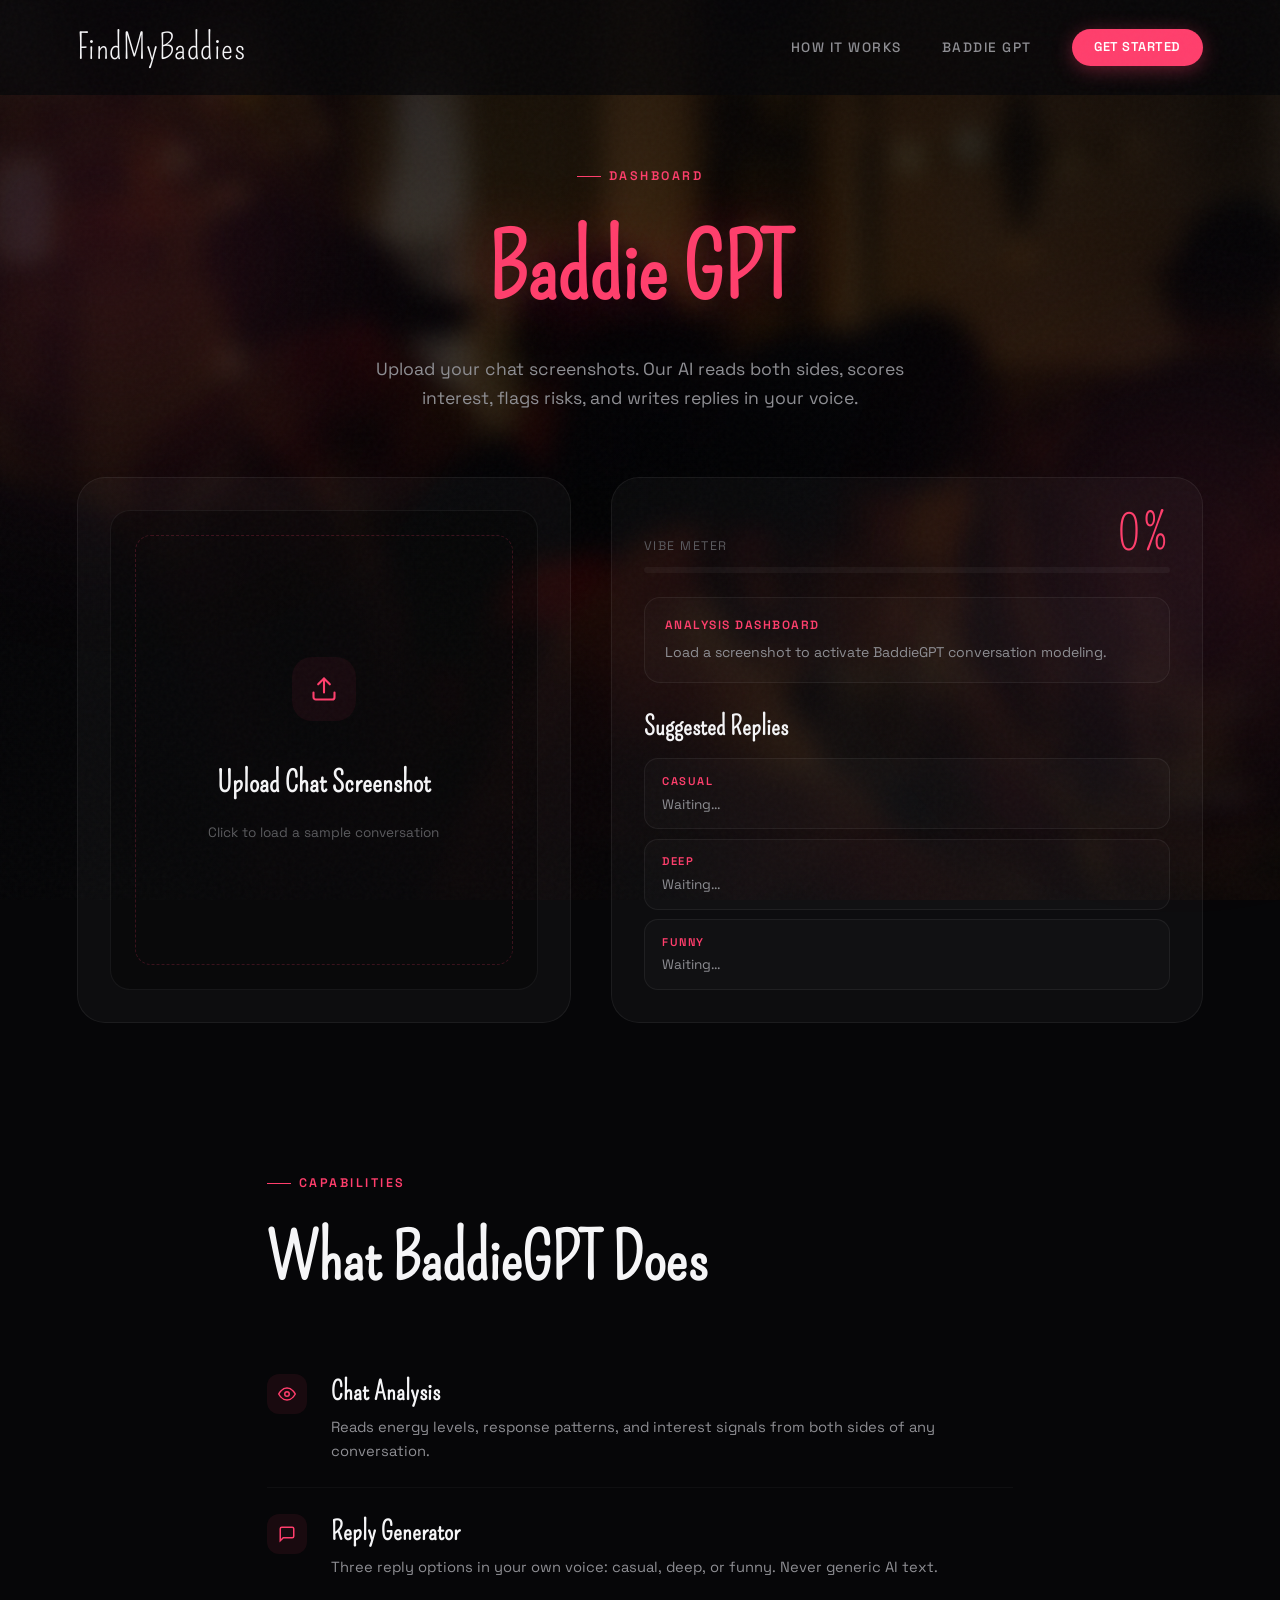
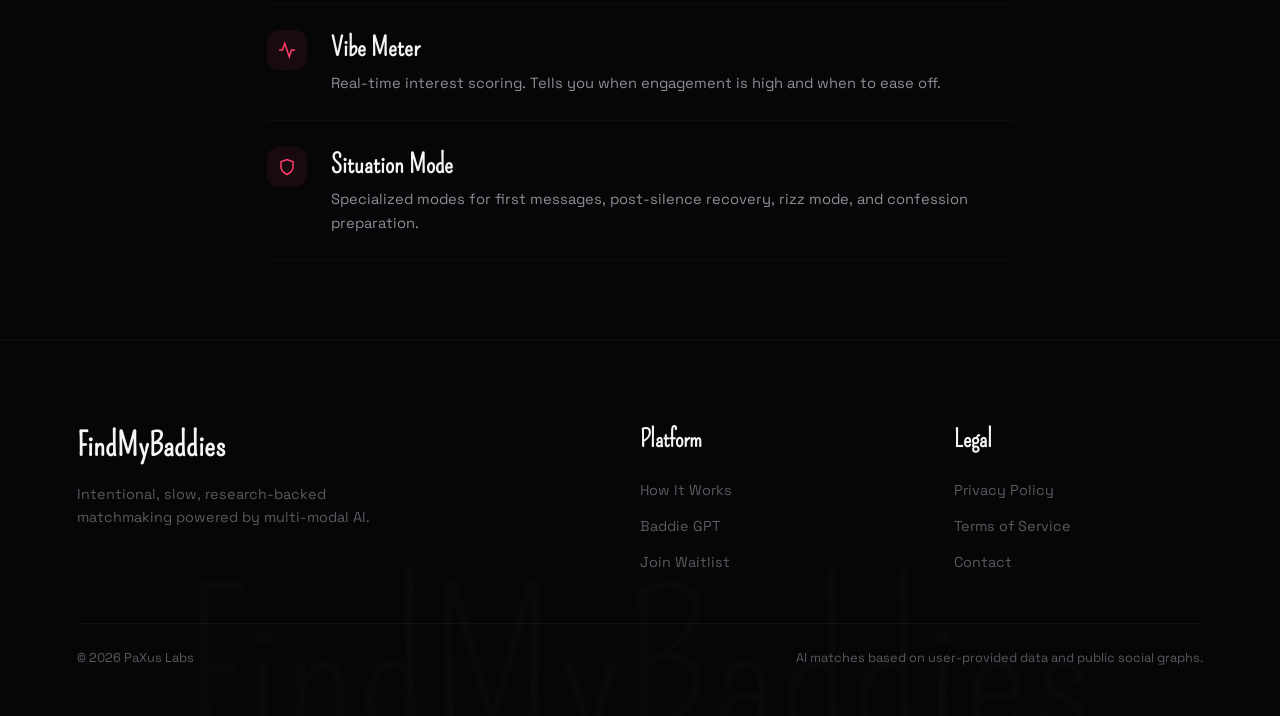
==== baddie-gpt.html @ f8075a14 "Initial commit" ====
<!DOCTYPE html>
<html lang="en">
<head>
<meta charset="UTF-8">
<meta name="viewport" content="width=device-width, initial-scale=1.0">
<title>BaddieGPT — FindMyBaddies</title>
<meta name="description" content="Upload chat screenshots. Get real-time interest scoring, behavioral analysis, and reply suggestions in your own voice.">
<link rel="preconnect" href="https://fonts.googleapis.com">
<link rel="preconnect" href="https://fonts.gstatic.com" crossorigin>
<link href="https://fonts.googleapis.com/css2?family=Pompiere&family=Space+Grotesk:wght@300;400;500;600&display=swap" rel="stylesheet">
<link rel="stylesheet" href="styles.css">
<style>
  .gpt-page {
    padding: 10rem 6% 4rem;
    max-width: 1280px;
    margin: 0 auto;
    position: relative;
    z-index: 10;
  }
  .gpt-page-header {
    text-align: center;
    margin-bottom: 4rem;
  }
  .gpt-page-header h1 {
    font-family: var(--font-pompiere);
    font-size: clamp(3.5rem, 8vw, 5.5rem);
    color: var(--pink);
    text-shadow: 0 0 60px var(--pink-glow);
    margin-bottom: 1rem;
  }
  .gpt-page-header p {
    font-size: 1.1rem;
    color: var(--text-gray);
    max-width: 550px;
    margin: 0 auto;
    line-height: 1.65;
  }
  .dashboard-grid {
    display: grid;
    grid-template-columns: 1fr 1.2fr;
    gap: 2.5rem;
    align-items: stretch;
  }
  .phone-container {
    background: var(--card-dark);
    border: 1px solid var(--card-border);
    border-radius: 28px;
    padding: 2rem;
    display: flex;
    flex-direction: column;
  }
  .phone-screen {
    background: rgba(0, 0, 0, 0.3);
    border: 1px solid var(--card-border);
    border-radius: 20px;
    flex: 1;
    display: flex;
    flex-direction: column;
    overflow-y: auto;
    padding: 1.5rem;
    gap: 0.8rem;
    min-height: 420px;
  }
  .screenshot-uploader {
    border: 1px dashed rgba(255, 62, 108, 0.2);
    border-radius: 16px;
    padding: 3rem 2rem;
    text-align: center;
    cursor: pointer;
    transition: all 0.3s ease;
    display: flex;
    flex-direction: column;
    align-items: center;
    justify-content: center;
    height: 100%;
    gap: 1rem;
  }
  .screenshot-uploader:hover {
    border-color: var(--pink);
    background: rgba(255, 62, 108, 0.02);
  }
  .screenshot-uploader h3 {
    font-family: var(--font-pompiere);
    font-size: 1.8rem;
  }
  .screenshot-uploader p {
    font-size: 0.85rem;
    color: var(--text-dim);
  }
  .dashboard-metrics {
    background: var(--card-dark);
    border: 1px solid var(--card-border);
    border-radius: 28px;
    padding: 2rem;
    display: flex;
    flex-direction: column;
    gap: 1.5rem;
  }
  /* Feature List */
  .feature-list {
    padding: 5rem 6%;
    max-width: 900px;
    margin: 0 auto;
    position: relative;
    z-index: 10;
  }
  .feature-list-item {
    display: flex;
    gap: 1.5rem;
    align-items: flex-start;
    padding: 1.5rem 0;
    border-bottom: 1px solid rgba(255, 255, 255, 0.04);
  }
  .feature-list-icon {
    width: 40px; height: 40px;
    border-radius: 12px;
    background: rgba(255, 62, 108, 0.08);
    display: flex;
    align-items: center;
    justify-content: center;
    flex-shrink: 0;
    margin-top: 2px;
  }
  .feature-list-icon svg {
    width: 18px; height: 18px;
    stroke: var(--pink);
    fill: none;
    stroke-width: 2;
    stroke-linecap: round;
  }
  .feature-list-item h3 {
    font-family: var(--font-pompiere);
    font-size: 1.6rem;
    margin-bottom: 0.25rem;
  }
  .feature-list-item p {
    font-size: 0.92rem;
    color: var(--text-gray);
    line-height: 1.6;
  }
  @media (max-width: 992px) {
    .dashboard-grid { grid-template-columns: 1fr; }
    .gpt-page { padding: 8rem 5% 3rem; }
    .feature-list { padding: 3rem 5%; }
  }
</style>
</head>
<body>

<div class="grain-overlay"></div>
<div class="glow-blob glow-1"></div>
<div class="glow-blob glow-2"></div>

<div style="position:fixed;top:0;left:0;width:100vw;height:100vh;z-index:-2;overflow:hidden;">
  <img src="IMG/008f7e023dbb33762e417e23c584ffbf4b-bony-date-bars-donna.rsocial.w1200.webp" style="width:110%;height:110%;object-fit:cover;filter:blur(12px) brightness(0.35) saturate(1.2);transform:scale(1.05);" alt="">
  <div style="position:absolute;inset:0;background:radial-gradient(circle at center, rgba(6, 6, 8, 0.1) 0%, rgba(6, 6, 8, 0.75) 85%);"></div>
</div>

<nav id="main-nav" class="scrolled">
  <a href="index.html" class="nav-logo">FindMyBaddies</a>
  <div class="nav-links">
    <a href="how-it-works.html">How It Works</a>
    <a href="baddie-gpt.html">Baddie GPT</a>
    <a href="waitlist.html" class="nav-cta">Get Started</a>
  </div>
  <div class="nav-hamburger" onclick="toggleMobileMenu()">
    <span></span><span></span><span></span>
  </div>
</nav>

<div class="mobile-menu-overlay" id="mobile-menu">
  <a href="index.html" onclick="toggleMobileMenu()">Home</a>
  <a href="how-it-works.html" onclick="toggleMobileMenu()">How It Works</a>
  <a href="baddie-gpt.html" onclick="toggleMobileMenu()">Baddie GPT</a>
  <a href="waitlist.html" onclick="toggleMobileMenu()">Get Started</a>
</div>

<section class="gpt-page">
  <div class="gpt-page-header">
    <div class="section-label reveal" style="justify-content:center;">Dashboard</div>
    <h1 class="reveal">Baddie GPT</h1>
    <p class="reveal reveal-delay-1">Upload your chat screenshots. Our AI reads both sides, scores interest, flags risks, and writes replies in your voice.</p>
  </div>

  <div class="dashboard-grid">
    <div class="phone-container reveal reveal-delay-2">
      <div class="phone-screen" id="phone-screen">
        <div class="screenshot-uploader" onclick="runSandboxAnalysis()">
          <div class="uploader-icon">
            <svg viewBox="0 0 24 24"><path d="M21 15v4a2 2 0 0 1-2 2H5a2 2 0 0 1-2-2v-4"/><polyline points="17 8 12 3 7 8"/><line x1="12" y1="3" x2="12" y2="15"/></svg>
          </div>
          <h3>Upload Chat Screenshot</h3>
          <p>Click to load a sample conversation</p>
        </div>
      </div>
    </div>

    <div class="dashboard-metrics reveal reveal-delay-3">
      <div class="vibe-meter-box">
        <div class="vibe-header">
          <span>Vibe Meter</span>
          <span class="vibe-score" id="vibe-score" style="font-size:3rem;">0%</span>
        </div>
        <div class="vibe-bar">
          <div class="vibe-bar-fill" id="vibe-bar-fill"></div>
        </div>
      </div>

      <div class="insight-card">
        <div class="insight-flag">Analysis Dashboard</div>
        <p id="insight-text" style="color:var(--text-gray);">Load a screenshot to activate BaddieGPT conversation modeling.</p>
      </div>

      <div class="reply-suggestions">
        <h4>Suggested Replies</h4>
        <div class="reply-list">
          <div class="reply-item">
            <span class="label">Casual</span>
            <p id="reply-casual" style="color:var(--text-gray);">Waiting...</p>
          </div>
          <div class="reply-item">
            <span class="label">Deep</span>
            <p id="reply-deep" style="color:var(--text-gray);">Waiting...</p>
          </div>
          <div class="reply-item">
            <span class="label">Funny</span>
            <p id="reply-funny" style="color:var(--text-gray);">Waiting...</p>
          </div>
        </div>
      </div>
    </div>
  </div>
</section>


<section class="feature-list">
  <div class="section-label reveal">Capabilities</div>
  <h2 class="reveal" style="font-family:var(--font-pompiere);font-size:clamp(2.5rem,5vw,4rem);margin-bottom:2.5rem;">What BaddieGPT Does</h2>

  <div class="feature-list-item reveal">
    <div class="feature-list-icon">
      <svg viewBox="0 0 24 24"><path d="M1 12s4-8 11-8 11 8 11 8-4 8-11 8-11-8-11-8z"/><circle cx="12" cy="12" r="3"/></svg>
    </div>
    <div>
      <h3>Chat Analysis</h3>
      <p>Reads energy levels, response patterns, and interest signals from both sides of any conversation.</p>
    </div>
  </div>

  <div class="feature-list-item reveal reveal-delay-1">
    <div class="feature-list-icon">
      <svg viewBox="0 0 24 24"><path d="M21 15a2 2 0 0 1-2 2H7l-4 4V5a2 2 0 0 1 2-2h14a2 2 0 0 1 2 2z"/></svg>
    </div>
    <div>
      <h3>Reply Generator</h3>
      <p>Three reply options in your own voice: casual, deep, or funny. Never generic AI text.</p>
    </div>
  </div>

  <div class="feature-list-item reveal reveal-delay-2">
    <div class="feature-list-icon">
      <svg viewBox="0 0 24 24"><path d="M22 12h-4l-3 9L9 3l-3 9H2"/></svg>
    </div>
    <div>
      <h3>Vibe Meter</h3>
      <p>Real-time interest scoring. Tells you when engagement is high and when to ease off.</p>
    </div>
  </div>

  <div class="feature-list-item reveal reveal-delay-3">
    <div class="feature-list-icon">
      <svg viewBox="0 0 24 24"><path d="M12 22s8-4 8-10V5l-8-3-8 3v7c0 6 8 10 8 10z"/></svg>
    </div>
    <div>
      <h3>Situation Mode</h3>
      <p>Specialized modes for first messages, post-silence recovery, rizz mode, and confession preparation.</p>
    </div>
  </div>
</section>

<footer>
  <div class="footer-watermark">FindMyBaddies</div>
  <div class="footer-content">
    <div class="footer-brand">
      <h3>FindMyBaddies</h3>
      <p>Intentional, slow, research-backed matchmaking powered by multi-modal AI.</p>
    </div>
    <div class="footer-links-col">
      <h4>Platform</h4>
      <ul>
        <li><a href="how-it-works.html">How It Works</a></li>
        <li><a href="baddie-gpt.html">Baddie GPT</a></li>
        <li><a href="waitlist.html">Join Waitlist</a></li>
      </ul>
    </div>
    <div class="footer-links-col">
      <h4>Legal</h4>
      <ul>
        <li><a href="#">Privacy Policy</a></li>
        <li><a href="#">Terms of Service</a></li>
        <li><a href="#">Contact</a></li>
      </ul>
    </div>
  </div>
  <div class="footer-bottom">
    <span>&copy; 2026 PaXus Labs</span>
    <span>AI matches based on user-provided data and public social graphs.</span>
  </div>
</footer>

<script>
function toggleMobileMenu() {
  document.getElementById('mobile-menu').classList.toggle('active');
}
const revealObserver = new IntersectionObserver((entries) => {
  entries.forEach(entry => {
    if (entry.isIntersecting) {
      entry.target.classList.add('visible');
      revealObserver.unobserve(entry.target);
    }
  });
}, { threshold: 0.1, rootMargin: '0px 0px -40px 0px' });
document.querySelectorAll('.reveal').forEach(el => revealObserver.observe(el));

function runSandboxAnalysis() {
  const screen = document.getElementById('phone-screen');
  screen.innerHTML = `
    <div class="msg bot" style="opacity:1;transform:none;">Hey! What did you get up to this weekend?</div>
    <div class="msg user" style="opacity:1;transform:none;">Just studied mostly. You?</div>
    <div class="msg bot" style="opacity:1;transform:none;">Went to a gig with some friends! Wish you were there tbh</div>
    <div style="padding:1rem;text-align:center;color:var(--text-dim);font-size:0.82rem;letter-spacing:1px;text-transform:uppercase;">Analyzing...</div>
  `;

  document.getElementById('vibe-bar-fill').style.width = '92%';
  let s = 0;
  const i = setInterval(() => {
    if (s < 92) { s++; document.getElementById('vibe-score').textContent = `${s}%`; }
    else clearInterval(i);
  }, 14);

  document.getElementById('insight-text').textContent = "Strong signals. She explicitly expressed wanting your presence. High energy, cooperative tone. Recommendation: validate her experience, then transition to making plans.";
  document.getElementById('reply-casual').textContent = "Sounds amazing. We should definitely go together next time.";
  document.getElementById('reply-deep').textContent = "I would have loved that. What kind of music were they playing?";
  document.getElementById('reply-funny').textContent = "Careful, saying stuff like that makes me think you actually like me.";
}
</script>

</body>
</html>
---- styles.css ----
/* ============================================
   FindMyBaddies — Premium Design System
   ============================================ */

:root {
  --pink: #FF3E6C;
  --pink-soft: #ff5a85;
  --pink-glow: rgba(255, 62, 108, 0.35);
  --pink-glow-strong: rgba(255, 62, 108, 0.55);
  --bg-dark: #060608;
  --bg-elevated: #0c0c10;
  --card-dark: rgba(255, 255, 255, 0.03);
  --card-dark-solid: #111115;
  --card-border: rgba(255, 255, 255, 0.06);
  --card-border-hover: rgba(255, 255, 255, 0.12);
  --text-white: #f5f5f7;
  --text-gray: #8e8e93;
  --text-dim: #5a5a5e;
  --font-pompiere: 'Pompiere', cursive;
  --font-body: 'Space Grotesk', -apple-system, BlinkMacSystemFont, 'Segoe UI', sans-serif;
  --ease-out-expo: cubic-bezier(0.16, 1, 0.3, 1);
  --ease-spring: cubic-bezier(0.34, 1.56, 0.64, 1);
}

/* Reset */
*, *::before, *::after {
  margin: 0;
  padding: 0;
  box-sizing: border-box;
}

html {
  scroll-behavior: smooth;
  -webkit-font-smoothing: antialiased;
  -moz-osx-font-smoothing: grayscale;
}

body {
  font-family: var(--font-body);
  color: var(--text-white);
  background-color: var(--bg-dark);
  /* overflow-x: hidden; removed to fix position: sticky bug */
  line-height: 1.55;
  font-size: 16px;
}

::selection {
  background: var(--pink);
  color: white;
}

/* Film Grain */
.grain-overlay {
  position: fixed;
  top: 0; left: 0; width: 100vw; height: 100vh;
  pointer-events: none;
  z-index: 9999;
  opacity: 0.03;
  background-image: url("data:image/svg+xml,%3Csvg viewBox='0 0 256 256' xmlns='http://www.w3.org/2000/svg'%3E%3Cfilter id='n'%3E%3CfeTurbulence type='fractalNoise' baseFrequency='0.9' numOctaves='4' stitchTiles='stitch'/%3E%3C/filter%3E%3Crect width='100%25' height='100%25' filter='url(%23n)'/%3E%3C/svg%3E");
}

/* Ambient Glow Blobs */
.glow-blob {
  position: fixed;
  border-radius: 50%;
  background: radial-gradient(circle, var(--pink-glow) 0%, transparent 70%);
  filter: blur(100px);
  pointer-events: none;
  z-index: 0;
  opacity: 0.5;
  will-change: transform;
}
.glow-1 { width: 600px; height: 600px; top: -5%; left: -15%; }
.glow-2 { width: 500px; height: 500px; bottom: 10%; right: -12%; }
.glow-3 { width: 400px; height: 400px; top: 50%; left: 40%; opacity: 0.2; }

/* Scroll-triggered animations */
.reveal {
  opacity: 0;
  transform: translateY(30px);
  transition: opacity 0.8s var(--ease-out-expo), transform 0.8s var(--ease-out-expo);
}
.reveal.visible {
  opacity: 1;
  transform: translateY(0);
}
.reveal-delay-1 { transition-delay: 0.1s; }
.reveal-delay-2 { transition-delay: 0.2s; }
.reveal-delay-3 { transition-delay: 0.3s; }
.reveal-delay-4 { transition-delay: 0.4s; }

/* ============================================
   NAVIGATION — Floating, borderless, clean
   ============================================ */
nav {
  position: fixed;
  top: 0; left: 0; width: 100%;
  display: flex;
  justify-content: space-between;
  align-items: center;
  padding: 1.25rem 6%;
  z-index: 1000;
  background: transparent;
  transition: background 0.4s ease, backdrop-filter 0.4s ease;
}

nav.scrolled {
  background: rgba(6, 6, 8, 0.75);
  backdrop-filter: blur(24px);
  -webkit-backdrop-filter: blur(24px);
}

.nav-logo {
  font-family: var(--font-pompiere);
  font-size: 2.2rem;
  color: var(--text-white);
  text-decoration: none;
  letter-spacing: 0.5px;
  transition: opacity 0.3s ease;
}
.nav-logo:hover { opacity: 0.8; }

.nav-links {
  display: flex;
  gap: 2.5rem;
  align-items: center;
}

.nav-links a {
  color: var(--text-gray);
  text-decoration: none;
  font-size: 0.85rem;
  letter-spacing: 1.5px;
  font-weight: 500;
  text-transform: uppercase;
  transition: color 0.3s ease;
  position: relative;
}

.nav-links a::after {
  content: '';
  position: absolute;
  bottom: -4px; left: 0;
  width: 0; height: 1px;
  background: var(--pink);
  transition: width 0.3s var(--ease-out-expo);
}

.nav-links a:hover { color: var(--text-white); }
.nav-links a:hover::after { width: 100%; }

.nav-cta {
  background: var(--pink) !important;
  padding: 0.55rem 1.4rem !important;
  border-radius: 100px !important;
  color: white !important;
  border: none !important;
  font-weight: 600 !important;
  letter-spacing: 0.5px !important;
  text-transform: uppercase !important;
  font-size: 0.8rem !important;
  transition: all 0.3s ease !important;
  box-shadow: 0 4px 20px var(--pink-glow);
}
.nav-cta::after { display: none !important; }
.nav-cta:hover {
  transform: translateY(-1px) !important;
  box-shadow: 0 8px 30px var(--pink-glow-strong) !important;
}

/* Mobile hamburger */
.nav-hamburger {
  display: none;
  flex-direction: column;
  gap: 5px;
  cursor: pointer;
  padding: 4px;
  z-index: 1001;
}
.nav-hamburger span {
  display: block;
  width: 24px;
  height: 2px;
  background: var(--text-white);
  transition: all 0.3s ease;
  border-radius: 2px;
}

/* Mobile overlay */
.mobile-menu-overlay {
  display: none;
  position: fixed;
  top: 0; left: 0; width: 100vw; height: 100vh;
  background: rgba(6, 6, 8, 0.96);
  backdrop-filter: blur(30px);
  -webkit-backdrop-filter: blur(30px);
  z-index: 999;
  flex-direction: column;
  align-items: center;
  justify-content: center;
  gap: 2.5rem;
  opacity: 0;
  transition: opacity 0.3s ease;
}
.mobile-menu-overlay.active {
  display: flex;
  opacity: 1;
}
.mobile-menu-overlay a {
  font-family: var(--font-pompiere);
  font-size: 3rem;
  color: var(--text-white);
  text-decoration: none;
  transition: color 0.3s ease;
}
.mobile-menu-overlay a:hover { color: var(--pink); }

/* ============================================
   STICKY BACKGROUND SCROLL GROUPS (Ditto style)
   ============================================ */
.scroll-group {
  position: relative;
  width: 100%;
  min-height: 100vh;
  overflow: visible;
}

.sticky-bg-wrapper {
  position: sticky;
  top: 0;
  left: 0;
  width: 100%;
  height: 100vh;
  margin-bottom: -100vh;
  z-index: 1;
  overflow: hidden;
}

.sticky-bg-img {
  width: 100%;
  height: 100%;
  object-fit: cover;
  filter: blur(12px) brightness(0.35) contrast(1.15) saturate(1.2);
  transform: scale(1.1);
  will-change: transform;
}

.sticky-bg-overlay {
  position: absolute;
  top: 0; left: 0; width: 100%; height: 100%;
  background: radial-gradient(circle at center, rgba(6, 6, 8, 0.1) 0%, rgba(6, 6, 8, 0.7) 85%);
  z-index: 2;
}

.scroll-group-content {
  position: relative;
  z-index: 10;
  overflow: visible;
}

.cloudy-mask {
  mask-image: linear-gradient(to bottom, transparent 0%, black 200px);
  -webkit-mask-image: linear-gradient(to bottom, transparent 0%, black 200px);
}

/* ============================================
   HERO SECTION
   ============================================ */
.hero {
  position: relative;
  min-height: 100vh;
  display: flex;
  align-items: center;
  justify-content: center;
  overflow: hidden;
  z-index: 1;
}

.hero-grid {
  display: grid;
  grid-template-columns: 1.15fr 0.85fr;
  gap: 5rem;
  max-width: 1280px;
  width: 88%;
  align-items: center;
  padding: 6rem 0 4rem;
}

.hero-left {
  display: flex;
  flex-direction: column;
}

/* Text Stack */
.text-stack {
  position: relative;
  display: flex;
  flex-direction: column;
  margin-bottom: 2rem;
  gap: 0;
}

.white-text {
  font-family: var(--font-pompiere);
  color: rgba(255, 255, 255, 0.85);
  font-size: clamp(2.6rem, 6vw, 5rem);
  letter-spacing: -0.5px;
  line-height: 0.9;
  user-select: none;
}

.white-text.top {
  transform: translateY(18px);
  opacity: 0.5;
}

.white-text.bottom {
  transform: translateY(-18px);
  opacity: 0.5;
}

.pink-text {
  color: var(--pink);
  font-family: var(--font-pompiere);
  font-size: clamp(3.6rem, 9vw, 7.5rem);
  line-height: 0.85;
  z-index: 3;
  transform: rotate(-2.5deg);
  text-shadow: 0 0 60px var(--pink-glow), 0 0 120px rgba(255, 62, 108, 0.15);
  white-space: nowrap;
  position: relative;
}

.hero-desc {
  font-size: clamp(1.05rem, 2vw, 1.25rem);
  color: var(--text-gray);
  margin-bottom: 2.5rem;
  line-height: 1.65;
  max-width: 480px;
  font-weight: 300;
}

/* ============================================
   CHAT SIMULATOR — polished glassmorphism
   ============================================ */
.chat-simulator {
  background: rgba(12, 12, 16, 0.55);
  backdrop-filter: blur(24px);
  -webkit-backdrop-filter: blur(24px);
  border: 1px solid rgba(255, 255, 255, 0.08);
  border-radius: 24px;
  height: 480px;
  width: 100%;
  max-width: 400px;
  margin: 0 auto;
  display: flex;
  flex-direction: column;
  overflow: hidden;
  box-shadow:
    0 32px 80px rgba(0, 0, 0, 0.5),
    0 0 0 1px rgba(255, 255, 255, 0.04),
    inset 0 1px 0 rgba(255, 255, 255, 0.06);
}

.chat-header {
  padding: 1rem 1.25rem;
  display: flex;
  align-items: center;
  gap: 0.75rem;
  background: rgba(255, 255, 255, 0.02);
  border-bottom: 1px solid rgba(255, 255, 255, 0.04);
}

.chat-avatar {
  width: 36px;
  height: 36px;
  border-radius: 50%;
  background: linear-gradient(135deg, var(--pink) 0%, var(--pink-soft) 100%);
  display: flex;
  align-items: center;
  justify-content: center;
  box-shadow: 0 0 16px var(--pink-glow);
  flex-shrink: 0;
}
.chat-avatar svg {
  width: 18px; height: 18px;
  fill: white;
}

.chat-status-info { display: flex; flex-direction: column; }
.chat-name { font-weight: 600; font-size: 0.88rem; letter-spacing: 0.2px; }
.chat-status { font-size: 0.72rem; color: var(--pink); letter-spacing: 0.5px; }

.chat-messages {
  flex: 1;
  padding: 1rem 1.25rem;
  overflow-y: auto;
  display: flex;
  flex-direction: column;
  gap: 0.65rem;
  scrollbar-width: none;
}
.chat-messages::-webkit-scrollbar { display: none; }

.msg {
  max-width: 82%;
  padding: 0.7rem 1.1rem;
  border-radius: 18px;
  font-size: 0.85rem;
  line-height: 1.4;
  opacity: 0;
  transform: translateY(12px) scale(0.96);
  animation: popMsg 0.35s var(--ease-out-expo) forwards;
}

@keyframes popMsg {
  to { opacity: 1; transform: translateY(0) scale(1); }
}

.msg.bot {
  background: rgba(255, 255, 255, 0.05);
  color: var(--text-white);
  border-bottom-left-radius: 6px;
  align-self: flex-start;
}

.msg.user {
  background: linear-gradient(135deg, var(--pink) 0%, var(--pink-soft) 100%);
  color: white;
  border-bottom-right-radius: 6px;
  align-self: flex-end;
  box-shadow: 0 4px 16px rgba(255, 62, 108, 0.25);
}

.chat-input-area {
  padding: 0.85rem 1rem;
  display: flex;
  gap: 0.6rem;
  background: rgba(255, 255, 255, 0.02);
  border-top: 1px solid rgba(255, 255, 255, 0.04);
}

.chat-input-mock {
  flex: 1;
  background: rgba(255, 255, 255, 0.04);
  border: 1px solid rgba(255, 255, 255, 0.06);
  padding: 0.6rem 1rem;
  border-radius: 20px;
  font-size: 0.82rem;
  color: var(--text-gray);
  display: flex;
  align-items: center;
  min-height: 36px;
}

.chat-input-mock span.typing {
  display: inline-block;
  width: 1.5px;
  height: 14px;
  background: var(--text-gray);
  margin-left: 1px;
  animation: caret 0.7s steps(1) infinite;
}
@keyframes caret { 50% { opacity: 0; } }

.chat-send-mock {
  width: 36px; height: 36px;
  border-radius: 50%;
  background: var(--pink);
  display: flex;
  align-items: center;
  justify-content: center;
  color: white;
  font-size: 0.9rem;
  flex-shrink: 0;
  box-shadow: 0 2px 10px var(--pink-glow);
}

/* ============================================
   CTA BUTTON ROW
   ============================================ */
.cta-button-row {
  max-width: 1280px;
  width: 88%;
  margin: 0 auto;
  padding: 4rem 0 5rem;
  display: grid;
  grid-template-columns: repeat(3, 1fr);
  gap: 1.25rem;
  position: relative;
  z-index: 10;
}

.landing-cta-btn {
  background: var(--card-dark);
  border: 1px solid var(--card-border);
  border-radius: 20px;
  padding: 2rem 1.5rem;
  text-align: center;
  text-decoration: none;
  color: var(--text-white);
  transition: all 0.4s var(--ease-out-expo);
  display: flex;
  flex-direction: column;
  align-items: center;
  gap: 0.6rem;
  position: relative;
  overflow: hidden;
}

/* Subtle gradient shine on hover */
.landing-cta-btn::before {
  content: '';
  position: absolute;
  top: 0; left: 0; width: 100%; height: 100%;
  background: linear-gradient(135deg, rgba(255, 62, 108, 0.04) 0%, transparent 60%);
  opacity: 0;
  transition: opacity 0.4s ease;
}
.landing-cta-btn:hover::before { opacity: 1; }

.landing-cta-btn .cta-icon {
  width: 48px; height: 48px;
  border-radius: 14px;
  background: rgba(255, 62, 108, 0.08);
  display: flex;
  align-items: center;
  justify-content: center;
  margin-bottom: 0.25rem;
  transition: all 0.4s var(--ease-spring);
}
.landing-cta-btn .cta-icon svg {
  width: 22px; height: 22px;
  stroke: var(--pink);
  fill: none;
  stroke-width: 1.8;
  stroke-linecap: round;
  stroke-linejoin: round;
}

.landing-cta-btn h3 {
  font-family: var(--font-pompiere);
  font-size: 1.7rem;
  letter-spacing: 0.3px;
}

.landing-cta-btn p {
  font-size: 0.82rem;
  color: var(--text-dim);
  line-height: 1.4;
}

.landing-cta-btn:hover {
  transform: translateY(-4px);
  border-color: rgba(255, 62, 108, 0.2);
  box-shadow: 0 20px 50px rgba(255, 62, 108, 0.08);
}
.landing-cta-btn:hover .cta-icon {
  transform: scale(1.1);
  background: rgba(255, 62, 108, 0.15);
}

/* ============================================
   SECTION DIVIDER — blurred image strip
   ============================================ */
.section-divider {
  width: 100%;
  height: 240px;
  position: relative;
  overflow: hidden;
  z-index: 5;
}
.section-divider img {
  width: 100%; height: 100%;
  object-fit: cover;
  filter: blur(8px) brightness(0.4) saturate(1.4);
  transform: scale(1.05);
}
.section-divider-overlay {
  position: absolute;
  top: 0; left: 0; width: 100%; height: 100%;
  background: linear-gradient(
    180deg,
    var(--bg-dark) 0%,
    transparent 30%,
    transparent 70%,
    var(--bg-dark) 100%
  );
}

/* ============================================
   BADDIEGPT DEMO SECTION
   ============================================ */
.baddie-gpt-demo-section {
  padding: 6rem 6% 7rem;
  max-width: 1280px;
  margin: 0 auto;
  position: relative;
  z-index: 10;
}

.section-label {
  display: inline-flex;
  align-items: center;
  gap: 0.5rem;
  font-size: 0.78rem;
  text-transform: uppercase;
  letter-spacing: 2.5px;
  color: var(--pink);
  font-weight: 600;
  margin-bottom: 1rem;
}
.section-label::before {
  content: '';
  display: inline-block;
  width: 24px; height: 1px;
  background: var(--pink);
}

.baddie-gpt-demo-section h2 {
  font-family: var(--font-pompiere);
  font-size: clamp(2.8rem, 5vw, 4.5rem);
  margin-bottom: 1rem;
}

.section-subtitle {
  font-size: 1.05rem;
  color: var(--text-gray);
  max-width: 550px;
  margin-bottom: 3.5rem;
  line-height: 1.6;
}

.gpt-demo-grid {
  display: grid;
  grid-template-columns: 1fr 1fr;
  gap: 2.5rem;
  align-items: stretch;
}

.gpt-demo-uploader {
  background: var(--card-dark);
  border: 1px dashed rgba(255, 62, 108, 0.2);
  border-radius: 24px;
  padding: 3.5rem 2rem;
  text-align: center;
  cursor: pointer;
  transition: all 0.4s var(--ease-out-expo);
  position: relative;
  overflow: hidden;
  display: flex;
  flex-direction: column;
  justify-content: center;
  align-items: center;
}

.gpt-demo-uploader:hover {
  border-color: rgba(255, 62, 108, 0.4);
  background: rgba(255, 62, 108, 0.02);
}

.uploader-icon {
  width: 64px; height: 64px;
  border-radius: 20px;
  background: rgba(255, 62, 108, 0.06);
  display: flex;
  align-items: center;
  justify-content: center;
  margin-bottom: 1.5rem;
}
.uploader-icon svg {
  width: 28px; height: 28px;
  fill: none;
  stroke: var(--pink);
  stroke-width: 1.8;
  stroke-linecap: round;
  stroke-linejoin: round;
}

.gpt-demo-uploader h3 {
  font-family: var(--font-pompiere);
  font-size: 2rem;
  margin-bottom: 0.4rem;
}

.gpt-demo-uploader p {
  font-size: 0.88rem;
  color: var(--text-dim);
  margin-bottom: 2rem;
}

.simulate-btn {
  background: var(--pink);
  color: white;
  border: none;
  padding: 0.75rem 2rem;
  font-family: var(--font-body);
  font-weight: 600;
  font-size: 0.88rem;
  border-radius: 100px;
  cursor: pointer;
  transition: all 0.3s ease;
  box-shadow: 0 4px 20px var(--pink-glow);
  letter-spacing: 0.3px;
}
.simulate-btn:hover {
  transform: translateY(-2px);
  box-shadow: 0 8px 30px var(--pink-glow-strong);
}

/* Scanning overlay */
.scanning-overlay {
  position: absolute;
  top: 0; left: 0; width: 100%; height: 100%;
  background: rgba(6, 6, 8, 0.92);
  display: flex;
  flex-direction: column;
  align-items: center;
  justify-content: center;
  opacity: 0;
  pointer-events: none;
  transition: opacity 0.3s ease;
}
.scanning-overlay.active { opacity: 1; pointer-events: auto; }

.scan-line {
  position: absolute;
  width: 100%; height: 2px;
  background: var(--pink);
  box-shadow: 0 0 20px var(--pink), 0 0 40px var(--pink);
  top: 0;
  animation: scanAnim 2s linear infinite;
}
@keyframes scanAnim {
  0% { top: 0; }
  50% { top: calc(100% - 2px); }
  100% { top: 0; }
}

.scan-text {
  font-family: var(--font-pompiere);
  font-size: 2rem;
  letter-spacing: 1px;
  color: var(--text-white);
}

/* GPT Results */
.gpt-demo-results {
  background: var(--card-dark);
  border: 1px solid var(--card-border);
  border-radius: 24px;
  padding: 2rem;
  opacity: 0.3;
  transition: all 0.6s var(--ease-out-expo);
  transform: translateY(8px);
  display: flex;
  flex-direction: column;
  gap: 1.25rem;
}
.gpt-demo-results.active {
  opacity: 1;
  transform: translateY(0);
  border-color: rgba(255, 62, 108, 0.15);
}

.vibe-meter-box { margin-bottom: 0; }

.vibe-header {
  display: flex;
  justify-content: space-between;
  align-items: baseline;
  margin-bottom: 0.6rem;
  font-size: 0.78rem;
  text-transform: uppercase;
  letter-spacing: 1.5px;
  color: var(--text-dim);
}

.vibe-score {
  font-family: var(--font-pompiere);
  font-size: 2.8rem;
  color: var(--pink);
  line-height: 1;
}

.vibe-bar {
  height: 6px;
  background: rgba(255, 255, 255, 0.04);
  border-radius: 3px;
  overflow: hidden;
}
.vibe-bar-fill {
  height: 100%;
  background: linear-gradient(90deg, var(--pink) 0%, var(--pink-soft) 100%);
  width: 0;
  transition: width 1.8s var(--ease-out-expo);
  box-shadow: 0 0 12px var(--pink-glow);
  border-radius: 3px;
}

.insight-card {
  background: rgba(255, 255, 255, 0.02);
  border: 1px solid var(--card-border);
  border-radius: 16px;
  padding: 1.1rem 1.25rem;
  font-size: 0.88rem;
  line-height: 1.55;
  color: var(--text-gray);
}
.insight-flag {
  color: var(--pink);
  font-weight: 600;
  margin-bottom: 0.5rem;
  font-size: 0.75rem;
  text-transform: uppercase;
  letter-spacing: 1.5px;
}

.reply-suggestions h4 {
  font-family: var(--font-pompiere);
  font-size: 1.6rem;
  margin-bottom: 0.75rem;
}

.reply-list { display: flex; flex-direction: column; gap: 0.6rem; }

.reply-item {
  background: rgba(255, 255, 255, 0.02);
  border: 1px solid var(--card-border);
  padding: 0.85rem 1.1rem;
  border-radius: 14px;
  font-size: 0.85rem;
  cursor: pointer;
  transition: all 0.3s var(--ease-out-expo);
  color: var(--text-gray);
}
.reply-item span.label {
  color: var(--pink);
  font-weight: 600;
  display: block;
  margin-bottom: 0.2rem;
  font-size: 0.7rem;
  text-transform: uppercase;
  letter-spacing: 1.5px;
}
.reply-item:hover {
  background: rgba(255, 62, 108, 0.04);
  border-color: rgba(255, 62, 108, 0.25);
  transform: translateX(4px);
  color: var(--text-white);
}

/* ============================================
   FAQ SECTION
   ============================================ */
.faqs-section {
  padding: 6rem 6%;
  max-width: 800px;
  margin: 0 auto;
  position: relative;
  z-index: 10;
}

.faqs-section h2 {
  font-family: var(--font-pompiere);
  font-size: clamp(2.8rem, 5vw, 4rem);
  text-align: center;
  margin-bottom: 3.5rem;
}

.faq-item {
  border-bottom: 1px solid rgba(255, 255, 255, 0.04);
  padding: 1.5rem 0;
}

.faq-question {
  display: flex;
  justify-content: space-between;
  align-items: center;
  cursor: pointer;
  font-family: var(--font-pompiere);
  font-size: clamp(1.5rem, 3vw, 2rem);
  transition: color 0.3s ease;
  gap: 1rem;
}
.faq-question:hover { color: var(--pink); }

.faq-toggle {
  width: 32px; height: 32px;
  border-radius: 50%;
  border: 1px solid var(--card-border);
  display: flex;
  align-items: center;
  justify-content: center;
  flex-shrink: 0;
  transition: all 0.3s ease;
  color: var(--pink);
  font-size: 1.2rem;
}
.faq-item.active .faq-toggle {
  background: var(--pink);
  color: white;
  border-color: var(--pink);
  transform: rotate(45deg);
}

.faq-answer {
  max-height: 0;
  overflow: hidden;
  transition: max-height 0.5s var(--ease-out-expo), padding 0.5s var(--ease-out-expo);
  color: var(--text-gray);
  font-size: 0.95rem;
  line-height: 1.7;
}
.faq-item.active .faq-answer {
  max-height: 250px;
  padding-top: 1rem;
}

/* ============================================
   FOOTER — minimal and premium
   ============================================ */
footer {
  padding: 5rem 6% 3rem;
  background: var(--bg-dark);
  border-top: 1px solid rgba(255, 255, 255, 0.04);
  position: relative;
  overflow: hidden;
  z-index: 10;
}

.footer-watermark {
  position: absolute;
  bottom: -30px;
  left: 50%;
  transform: translateX(-50%);
  font-family: var(--font-pompiere);
  font-size: clamp(8rem, 15vw, 16rem);
  color: rgba(255, 255, 255, 0.015);
  line-height: 0.8;
  white-space: nowrap;
  pointer-events: none;
  z-index: -1;
  letter-spacing: 3px;
  user-select: none;
}

.footer-content {
  max-width: 1280px;
  margin: 0 auto 3rem;
  display: grid;
  grid-template-columns: 2fr 1fr 1fr;
  gap: 4rem;
}

.footer-brand h3 {
  font-family: var(--font-pompiere);
  font-size: 2rem;
  color: var(--text-white);
  margin-bottom: 0.75rem;
}
.footer-brand p {
  color: var(--text-dim);
  font-size: 0.9rem;
  max-width: 320px;
  line-height: 1.6;
}

.footer-links-col h4 {
  font-family: var(--font-pompiere);
  font-size: 1.5rem;
  margin-bottom: 1.25rem;
  color: var(--text-white);
}
.footer-links-col ul {
  list-style: none;
  display: flex;
  flex-direction: column;
  gap: 0.7rem;
}
.footer-links-col a {
  color: var(--text-dim);
  text-decoration: none;
  font-size: 0.9rem;
  transition: color 0.3s ease;
}
.footer-links-col a:hover { color: var(--text-white); }

.footer-bottom {
  max-width: 1280px;
  margin: 0 auto;
  border-top: 1px solid rgba(255, 255, 255, 0.04);
  padding-top: 1.5rem;
  display: flex;
  justify-content: space-between;
  align-items: center;
  font-size: 0.8rem;
  color: var(--text-dim);
}

/* ============================================
   RESPONSIVE — Mobile-first polished layout
   ============================================ */
@media (max-width: 992px) {
  nav { padding: 1rem 5%; }
  .nav-logo { font-size: 1.8rem; }
  .nav-links { display: none; }
  .nav-hamburger { display: flex; }

  .hero-grid {
    grid-template-columns: 1fr;
    gap: 3rem;
    padding: 8rem 0 3rem;
    text-align: center;
  }
  .hero-left { align-items: center; }
  .hero-desc { max-width: 100%; text-align: center; }
  .text-stack { align-items: center; }
  .white-text.top { transform: translateY(12px); }
  .white-text.bottom { transform: translateY(-12px); }

  .chat-simulator {
    max-width: 100%;
    height: 420px;
  }

  .cta-button-row {
    grid-template-columns: 1fr;
    gap: 0.75rem;
    padding: 2rem 0 3rem;
  }
  .landing-cta-btn {
    flex-direction: row;
    text-align: left;
    gap: 1rem;
    padding: 1.5rem;
  }
  .landing-cta-btn .cta-icon { margin-bottom: 0; }

  .baddie-gpt-demo-section { padding: 4rem 5%; }
  .gpt-demo-grid {
    grid-template-columns: 1fr;
    gap: 2rem;
  }
  .gpt-demo-uploader { padding: 2.5rem 1.5rem; }
  .gpt-demo-results { padding: 1.5rem; }
  .section-subtitle { margin-bottom: 2.5rem; }

  .faqs-section { padding: 4rem 5%; }

  .footer-content {
    grid-template-columns: 1fr;
    gap: 2rem;
  }
  .footer-bottom {
    flex-direction: column;
    gap: 0.75rem;
    text-align: center;
  }
  .section-divider { height: 160px; }
}

@media (max-width: 576px) {
  .white-text { font-size: clamp(2rem, 8vw, 2.8rem); }
  .pink-text { font-size: clamp(2.8rem, 12vw, 4rem); }
  .chat-simulator { height: 380px; border-radius: 20px; }
  .section-divider { height: 120px; }
}
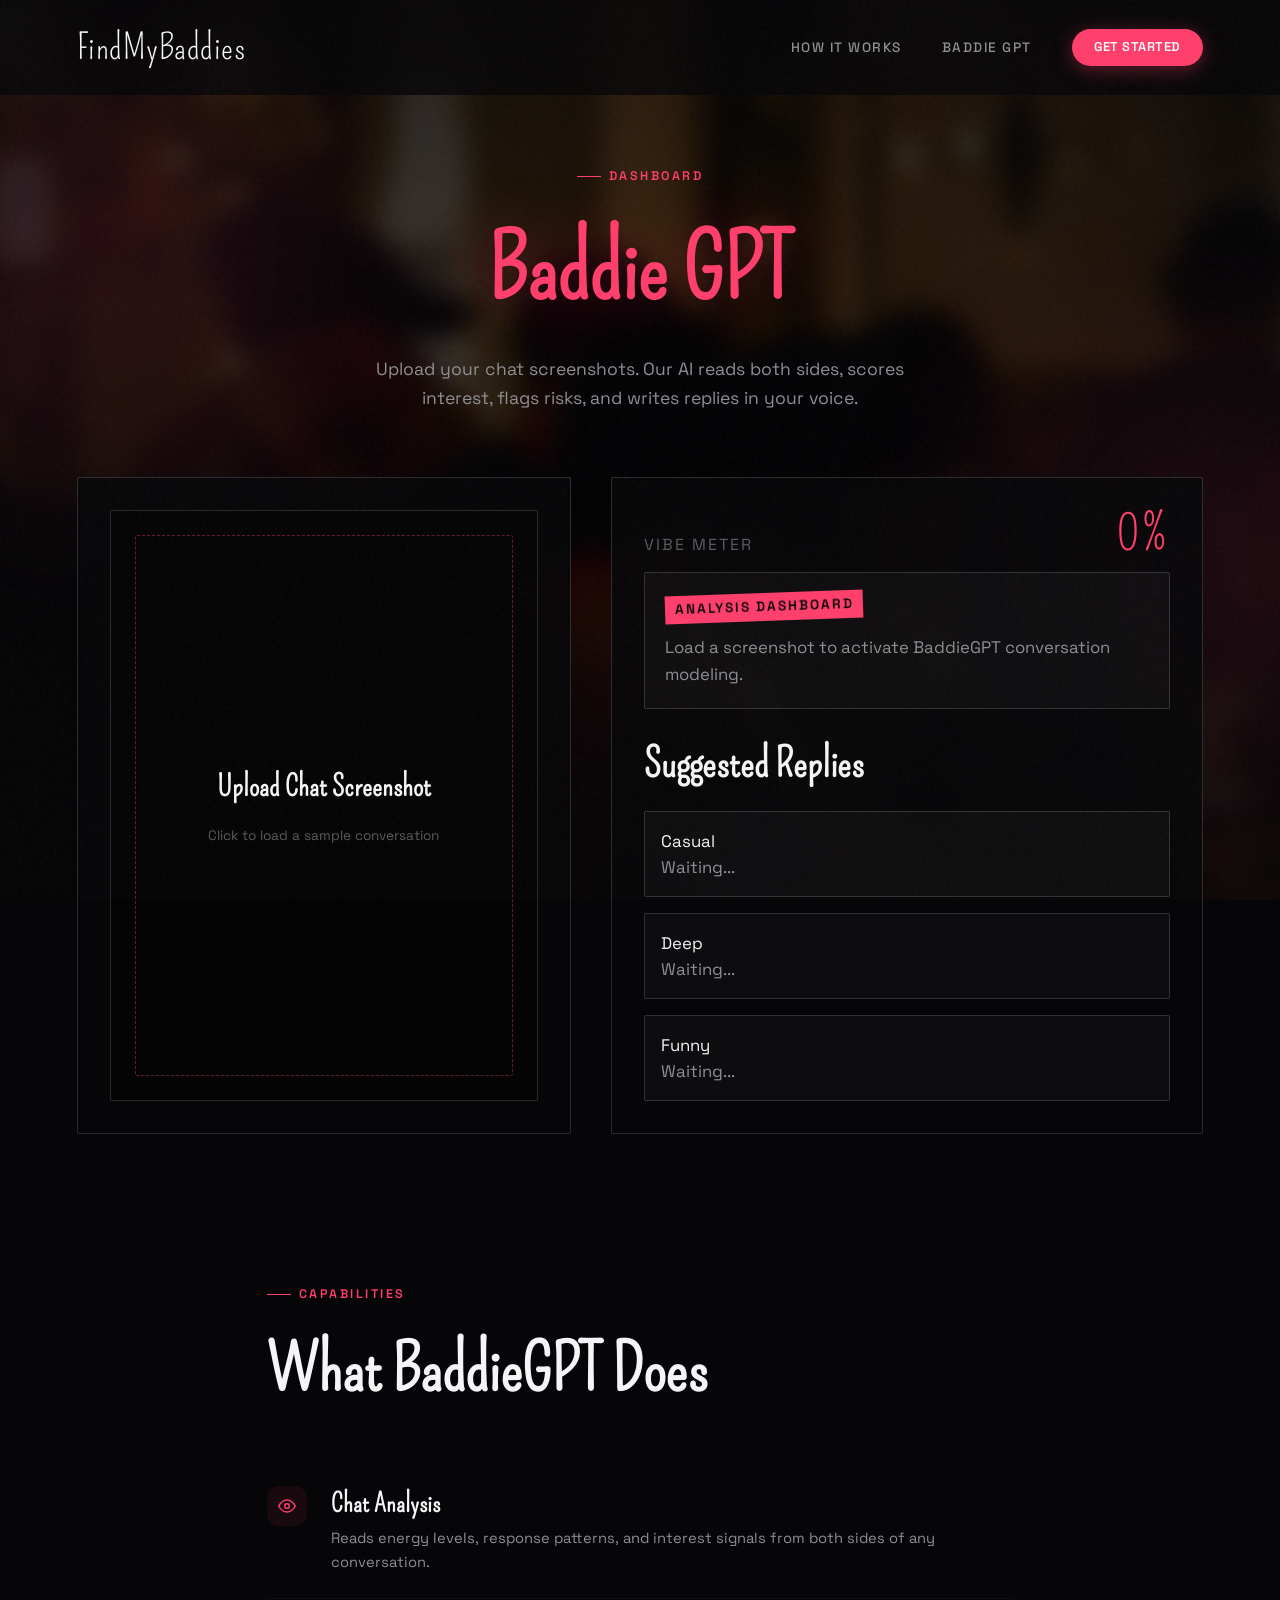
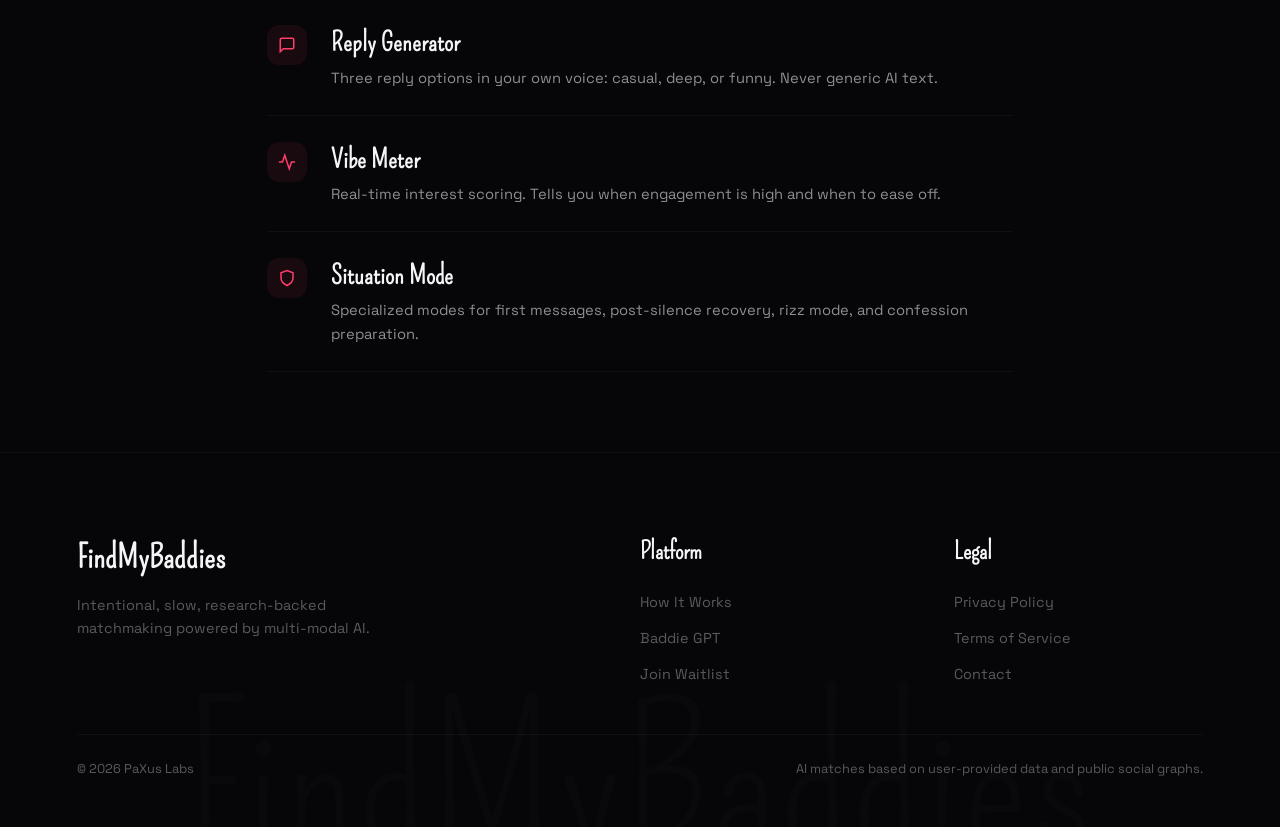
==== commit c3213e25: "Apply Sharp Editorial Brutalism aesthetic across all pages" ====
--- a/baddie-gpt.html
+++ b/baddie-gpt.html
@@ -42,17 +42,17 @@
     align-items: stretch;
   }
   .phone-container {
-    background: var(--card-dark);
-    border: 1px solid var(--card-border);
-    border-radius: 28px;
+    background: rgba(8, 8, 10, 0.85);
+    border: 1px solid rgba(255, 255, 255, 0.15);
+    border-radius: 2px;
     padding: 2rem;
     display: flex;
     flex-direction: column;
   }
   .phone-screen {
     background: rgba(0, 0, 0, 0.3);
-    border: 1px solid var(--card-border);
-    border-radius: 20px;
+    border: 1px solid rgba(255, 255, 255, 0.15);
+    border-radius: 2px;
     flex: 1;
     display: flex;
     flex-direction: column;
@@ -62,8 +62,8 @@
     min-height: 420px;
   }
   .screenshot-uploader {
-    border: 1px dashed rgba(255, 62, 108, 0.2);
-    border-radius: 16px;
+    border: 1px dashed rgba(255, 62, 108, 0.4);
+    border-radius: 2px;
     padding: 3rem 2rem;
     text-align: center;
     cursor: pointer;
@@ -88,9 +88,9 @@
     color: var(--text-dim);
   }
   .dashboard-metrics {
-    background: var(--card-dark);
-    border: 1px solid var(--card-border);
-    border-radius: 28px;
+    background: rgba(8, 8, 10, 0.85);
+    border: 1px solid rgba(255, 255, 255, 0.15);
+    border-radius: 2px;
     padding: 2rem;
     display: flex;
     flex-direction: column;
--- a/styles.css
+++ b/styles.css
@@ -344,22 +344,16 @@
    CHAT SIMULATOR — polished glassmorphism
    ============================================ */
 .chat-simulator {
-  background: rgba(12, 12, 16, 0.55);
-  backdrop-filter: blur(24px);
-  -webkit-backdrop-filter: blur(24px);
-  border: 1px solid rgba(255, 255, 255, 0.08);
-  border-radius: 24px;
+  background: rgba(8, 8, 10, 0.85);
+  border: 1px solid rgba(255, 255, 255, 0.15);
+  border-radius: 2px;
   height: 480px;
   width: 100%;
   max-width: 400px;
   margin: 0 auto;
   display: flex;
   flex-direction: column;
-  overflow: hidden;
-  box-shadow:
-    0 32px 80px rgba(0, 0, 0, 0.5),
-    0 0 0 1px rgba(255, 255, 255, 0.04),
-    inset 0 1px 0 rgba(255, 255, 255, 0.06);
+  overflow: visible;
 }
 
 .chat-header {
@@ -367,8 +361,8 @@
   display: flex;
   align-items: center;
   gap: 0.75rem;
-  background: rgba(255, 255, 255, 0.02);
-  border-bottom: 1px solid rgba(255, 255, 255, 0.04);
+  background: rgba(255, 255, 255, 0.03);
+  border-bottom: 1px solid rgba(255, 255, 255, 0.15);
 }
 
 .chat-avatar {
@@ -418,34 +412,55 @@
 }
 
 .msg.bot {
-  background: rgba(255, 255, 255, 0.05);
+  background: transparent;
   color: var(--text-white);
-  border-bottom-left-radius: 6px;
+  border-radius: 0;
   align-self: flex-start;
+  font-family: var(--font-body);
+  font-size: 1.15rem;
+  padding: 0;
+  margin-bottom: 0.75rem;
 }
 
 .msg.user {
-  background: linear-gradient(135deg, var(--pink) 0%, var(--pink-soft) 100%);
+  background: transparent;
   color: white;
-  border-bottom-right-radius: 6px;
+  border-radius: 0;
   align-self: flex-end;
-  box-shadow: 0 4px 16px rgba(255, 62, 108, 0.25);
+  box-shadow: none;
+  font-family: var(--font-body);
+  font-size: 1.15rem;
+  padding: 0.2rem 0.6rem;
+  margin-bottom: 0.75rem;
+  position: relative;
+  z-index: 1;
+}
+
+.msg.user::before {
+  content: '';
+  position: absolute;
+  top: 0; left: -3%; width: 106%; height: 100%;
+  background: var(--pink);
+  z-index: -1;
+  transform: rotate(-1.5deg);
+  border-radius: 3px;
+  opacity: 0.9;
 }
 
 .chat-input-area {
   padding: 0.85rem 1rem;
   display: flex;
   gap: 0.6rem;
-  background: rgba(255, 255, 255, 0.02);
-  border-top: 1px solid rgba(255, 255, 255, 0.04);
+  background: rgba(255, 255, 255, 0.03);
+  border-top: 1px solid rgba(255, 255, 255, 0.15);
 }
 
 .chat-input-mock {
   flex: 1;
-  background: rgba(255, 255, 255, 0.04);
-  border: 1px solid rgba(255, 255, 255, 0.06);
+  background: rgba(255, 255, 255, 0.05);
+  border: 1px solid rgba(255, 255, 255, 0.15);
   padding: 0.6rem 1rem;
-  border-radius: 20px;
+  border-radius: 2px;
   font-size: 0.82rem;
   color: var(--text-gray);
   display: flex;
@@ -465,7 +480,7 @@
 
 .chat-send-mock {
   width: 36px; height: 36px;
-  border-radius: 50%;
+  border-radius: 2px;
   background: var(--pink);
   display: flex;
   align-items: center;
@@ -473,7 +488,6 @@
   color: white;
   font-size: 0.9rem;
   flex-shrink: 0;
-  box-shadow: 0 2px 10px var(--pink-glow);
 }
 
 /* ============================================
@@ -492,72 +506,70 @@
 }
 
 .landing-cta-btn {
-  background: var(--card-dark);
-  border: 1px solid var(--card-border);
-  border-radius: 20px;
+  background: rgba(8, 8, 10, 0.85);
+  border: 1px solid rgba(255, 255, 255, 0.15);
+  border-radius: 2px;
   padding: 2rem 1.5rem;
   text-align: center;
   text-decoration: none;
   color: var(--text-white);
-  transition: all 0.4s var(--ease-out-expo);
+  transition: all 0.3s var(--ease-out-expo);
   display: flex;
   flex-direction: column;
   align-items: center;
   gap: 0.6rem;
   position: relative;
-  overflow: hidden;
-}
-
-/* Subtle gradient shine on hover */
-.landing-cta-btn::before {
-  content: '';
-  position: absolute;
-  top: 0; left: 0; width: 100%; height: 100%;
-  background: linear-gradient(135deg, rgba(255, 62, 108, 0.04) 0%, transparent 60%);
-  opacity: 0;
-  transition: opacity 0.4s ease;
-}
-.landing-cta-btn:hover::before { opacity: 1; }
+  overflow: visible;
+}
 
 .landing-cta-btn .cta-icon {
-  width: 48px; height: 48px;
-  border-radius: 14px;
-  background: rgba(255, 62, 108, 0.08);
-  display: flex;
-  align-items: center;
-  justify-content: center;
-  margin-bottom: 0.25rem;
-  transition: all 0.4s var(--ease-spring);
-}
-.landing-cta-btn .cta-icon svg {
-  width: 22px; height: 22px;
-  stroke: var(--pink);
-  fill: none;
-  stroke-width: 1.8;
-  stroke-linecap: round;
-  stroke-linejoin: round;
+  display: none; /* Hide generic icon */
 }
 
 .landing-cta-btn h3 {
   font-family: var(--font-pompiere);
-  font-size: 1.7rem;
+  font-size: 2.5rem;
   letter-spacing: 0.3px;
+  position: relative;
+  z-index: 2;
 }
 
 .landing-cta-btn p {
-  font-size: 0.82rem;
+  font-size: 1rem;
   color: var(--text-dim);
   line-height: 1.4;
+  font-family: var(--font-body);
 }
 
 .landing-cta-btn:hover {
   transform: translateY(-4px);
-  border-color: rgba(255, 62, 108, 0.2);
-  box-shadow: 0 20px 50px rgba(255, 62, 108, 0.08);
-}
-.landing-cta-btn:hover .cta-icon {
-  transform: scale(1.1);
-  background: rgba(255, 62, 108, 0.15);
+}
+
+.landing-cta-btn .wobbly-circle {
+  position: absolute;
+  top: 50%; left: 50%;
+  width: 160%; height: 160%;
+  transform: translate(-50%, -50%) scale(0.8);
+  opacity: 0;
+  transition: all 0.4s var(--ease-spring);
+  z-index: 1;
+  pointer-events: none;
+}
+.landing-cta-btn:hover .wobbly-circle {
+  transform: translate(-50%, -50%) scale(1);
+  opacity: 1;
+}
+.landing-cta-btn .wobbly-circle path {
+  stroke: var(--pink);
+  stroke-width: 2.5;
+  fill: none;
+  stroke-linecap: round;
+  stroke-dasharray: 1200;
+  stroke-dashoffset: 1200;
+  transition: stroke-dashoffset 0.6s ease;
+}
+.landing-cta-btn:hover .wobbly-circle path {
+  stroke-dashoffset: 0;
 }
 
 /* ============================================
@@ -639,54 +651,62 @@
 }
 
 .gpt-demo-uploader {
-  background: var(--card-dark);
-  border: 1px dashed rgba(255, 62, 108, 0.2);
-  border-radius: 24px;
-  padding: 3.5rem 2rem;
-  text-align: center;
+  background: rgba(8, 8, 10, 0.85);
+  border: 1px solid rgba(255, 255, 255, 0.15);
+  border-radius: 2px;
+  padding: 3rem 2rem;
+  text-align: left;
   cursor: pointer;
-  transition: all 0.4s var(--ease-out-expo);
-  position: relative;
-  overflow: hidden;
+  position: relative;
+  overflow: visible;
   display: flex;
   flex-direction: column;
   justify-content: center;
-  align-items: center;
+  align-items: flex-start;
+  transition: border-color 0.3s ease;
 }
 
 .gpt-demo-uploader:hover {
-  border-color: rgba(255, 62, 108, 0.4);
-  background: rgba(255, 62, 108, 0.02);
+  border-color: var(--pink);
 }
 
 .uploader-icon {
-  width: 64px; height: 64px;
-  border-radius: 20px;
-  background: rgba(255, 62, 108, 0.06);
-  display: flex;
-  align-items: center;
-  justify-content: center;
-  margin-bottom: 1.5rem;
-}
-.uploader-icon svg {
-  width: 28px; height: 28px;
+  display: none;
+}
+
+.gpt-demo-uploader h3 {
+  font-family: var(--font-pompiere);
+  font-size: clamp(4rem, 8vw, 6.5rem);
+  margin-bottom: 0;
+  line-height: 0.85;
+  text-transform: uppercase;
+  color: var(--text-white);
+}
+
+.gpt-demo-uploader p {
+  font-size: 1.15rem;
+  color: var(--text-dim);
+  margin-top: 1rem;
+  margin-bottom: 2rem;
+  font-family: var(--font-body);
+}
+
+/* Hand drawn marker arrow */
+.marker-arrow {
+  position: absolute;
+  right: -80px;
+  top: 10px;
+  width: 140px;
+  height: 140px;
+  pointer-events: none;
+  transform: rotate(15deg);
+}
+.marker-arrow path {
+  stroke: var(--pink);
+  stroke-width: 4;
   fill: none;
-  stroke: var(--pink);
-  stroke-width: 1.8;
   stroke-linecap: round;
   stroke-linejoin: round;
-}
-
-.gpt-demo-uploader h3 {
-  font-family: var(--font-pompiere);
-  font-size: 2rem;
-  margin-bottom: 0.4rem;
-}
-
-.gpt-demo-uploader p {
-  font-size: 0.88rem;
-  color: var(--text-dim);
-  margin-bottom: 2rem;
 }
 
 .simulate-btn {
@@ -746,21 +766,20 @@
 
 /* GPT Results */
 .gpt-demo-results {
-  background: var(--card-dark);
-  border: 1px solid var(--card-border);
-  border-radius: 24px;
+  background: rgba(8, 8, 10, 0.85);
+  border: 1px solid rgba(255, 255, 255, 0.15);
+  border-radius: 2px;
   padding: 2rem;
   opacity: 0.3;
   transition: all 0.6s var(--ease-out-expo);
   transform: translateY(8px);
   display: flex;
   flex-direction: column;
-  gap: 1.25rem;
+  gap: 2rem;
 }
 .gpt-demo-results.active {
   opacity: 1;
   transform: translateY(0);
-  border-color: rgba(255, 62, 108, 0.15);
 }
 
 .vibe-meter-box { margin-bottom: 0; }
@@ -769,85 +788,94 @@
   display: flex;
   justify-content: space-between;
   align-items: baseline;
-  margin-bottom: 0.6rem;
-  font-size: 0.78rem;
+  margin-bottom: 0;
+  font-size: 1rem;
   text-transform: uppercase;
-  letter-spacing: 1.5px;
+  letter-spacing: 2px;
   color: var(--text-dim);
+  font-family: var(--font-body);
 }
 
 .vibe-score {
   font-family: var(--font-pompiere);
-  font-size: 2.8rem;
+  font-size: 4rem;
   color: var(--pink);
   line-height: 1;
 }
 
 .vibe-bar {
-  height: 6px;
-  background: rgba(255, 255, 255, 0.04);
-  border-radius: 3px;
-  overflow: hidden;
+  height: auto;
+  background: transparent;
+  border-radius: 0;
+  overflow: visible;
+  position: relative;
+  margin-top: -10px;
 }
 .vibe-bar-fill {
-  height: 100%;
-  background: linear-gradient(90deg, var(--pink) 0%, var(--pink-soft) 100%);
-  width: 0;
-  transition: width 1.8s var(--ease-out-expo);
-  box-shadow: 0 0 12px var(--pink-glow);
-  border-radius: 3px;
+  display: none;
+}
+.vibe-brush {
+  width: 100%;
+  height: 24px;
+}
+.vibe-brush path {
+  fill: var(--pink);
+  transform-origin: left center;
+  transform: scaleX(0);
+  transition: transform 1.8s var(--ease-out-expo);
+}
+.gpt-demo-results.active .vibe-brush path {
+  transform: scaleX(1);
 }
 
 .insight-card {
-  background: rgba(255, 255, 255, 0.02);
-  border: 1px solid var(--card-border);
-  border-radius: 16px;
-  padding: 1.1rem 1.25rem;
-  font-size: 0.88rem;
-  line-height: 1.55;
-  color: var(--text-gray);
+  background: rgba(255, 255, 255, 0.03);
+  border: 1px solid rgba(255, 255, 255, 0.15);
+  border-radius: 2px;
+  padding: 1.25rem;
+  font-size: 1.05rem;
+  line-height: 1.6;
+  color: var(--text-white);
+  font-family: var(--font-body);
 }
 .insight-flag {
-  color: var(--pink);
+  color: var(--bg-dark);
+  background: var(--pink);
+  display: inline-block;
+  padding: 0.2rem 0.6rem;
   font-weight: 600;
-  margin-bottom: 0.5rem;
-  font-size: 0.75rem;
+  margin-bottom: 0.8rem;
+  font-size: 0.85rem;
   text-transform: uppercase;
-  letter-spacing: 1.5px;
+  letter-spacing: 2px;
+  transform: rotate(-2deg);
 }
 
 .reply-suggestions h4 {
   font-family: var(--font-pompiere);
-  font-size: 1.6rem;
-  margin-bottom: 0.75rem;
-}
-
-.reply-list { display: flex; flex-direction: column; gap: 0.6rem; }
+  font-size: 2.5rem;
+  margin-bottom: 1rem;
+}
+
+.reply-list { display: flex; flex-direction: column; gap: 1rem; }
 
 .reply-item {
-  background: rgba(255, 255, 255, 0.02);
-  border: 1px solid var(--card-border);
-  padding: 0.85rem 1.1rem;
-  border-radius: 14px;
-  font-size: 0.85rem;
+  background: rgba(255, 255, 255, 0.03);
+  border: 1px solid rgba(255, 255, 255, 0.15);
+  padding: 1rem;
+  border-radius: 2px;
+  font-size: 1.05rem;
   cursor: pointer;
   transition: all 0.3s var(--ease-out-expo);
-  color: var(--text-gray);
-}
-.reply-item span.label {
+  color: var(--text-white);
+  font-family: var(--font-body);
+  position: relative;
+  display: flex;
+  flex-direction: column;
+}
+.reply-item:hover {
+  border-color: var(--pink);
   color: var(--pink);
-  font-weight: 600;
-  display: block;
-  margin-bottom: 0.2rem;
-  font-size: 0.7rem;
-  text-transform: uppercase;
-  letter-spacing: 1.5px;
-}
-.reply-item:hover {
-  background: rgba(255, 62, 108, 0.04);
-  border-color: rgba(255, 62, 108, 0.25);
-  transform: translateX(4px);
-  color: var(--text-white);
 }
 
 /* ============================================
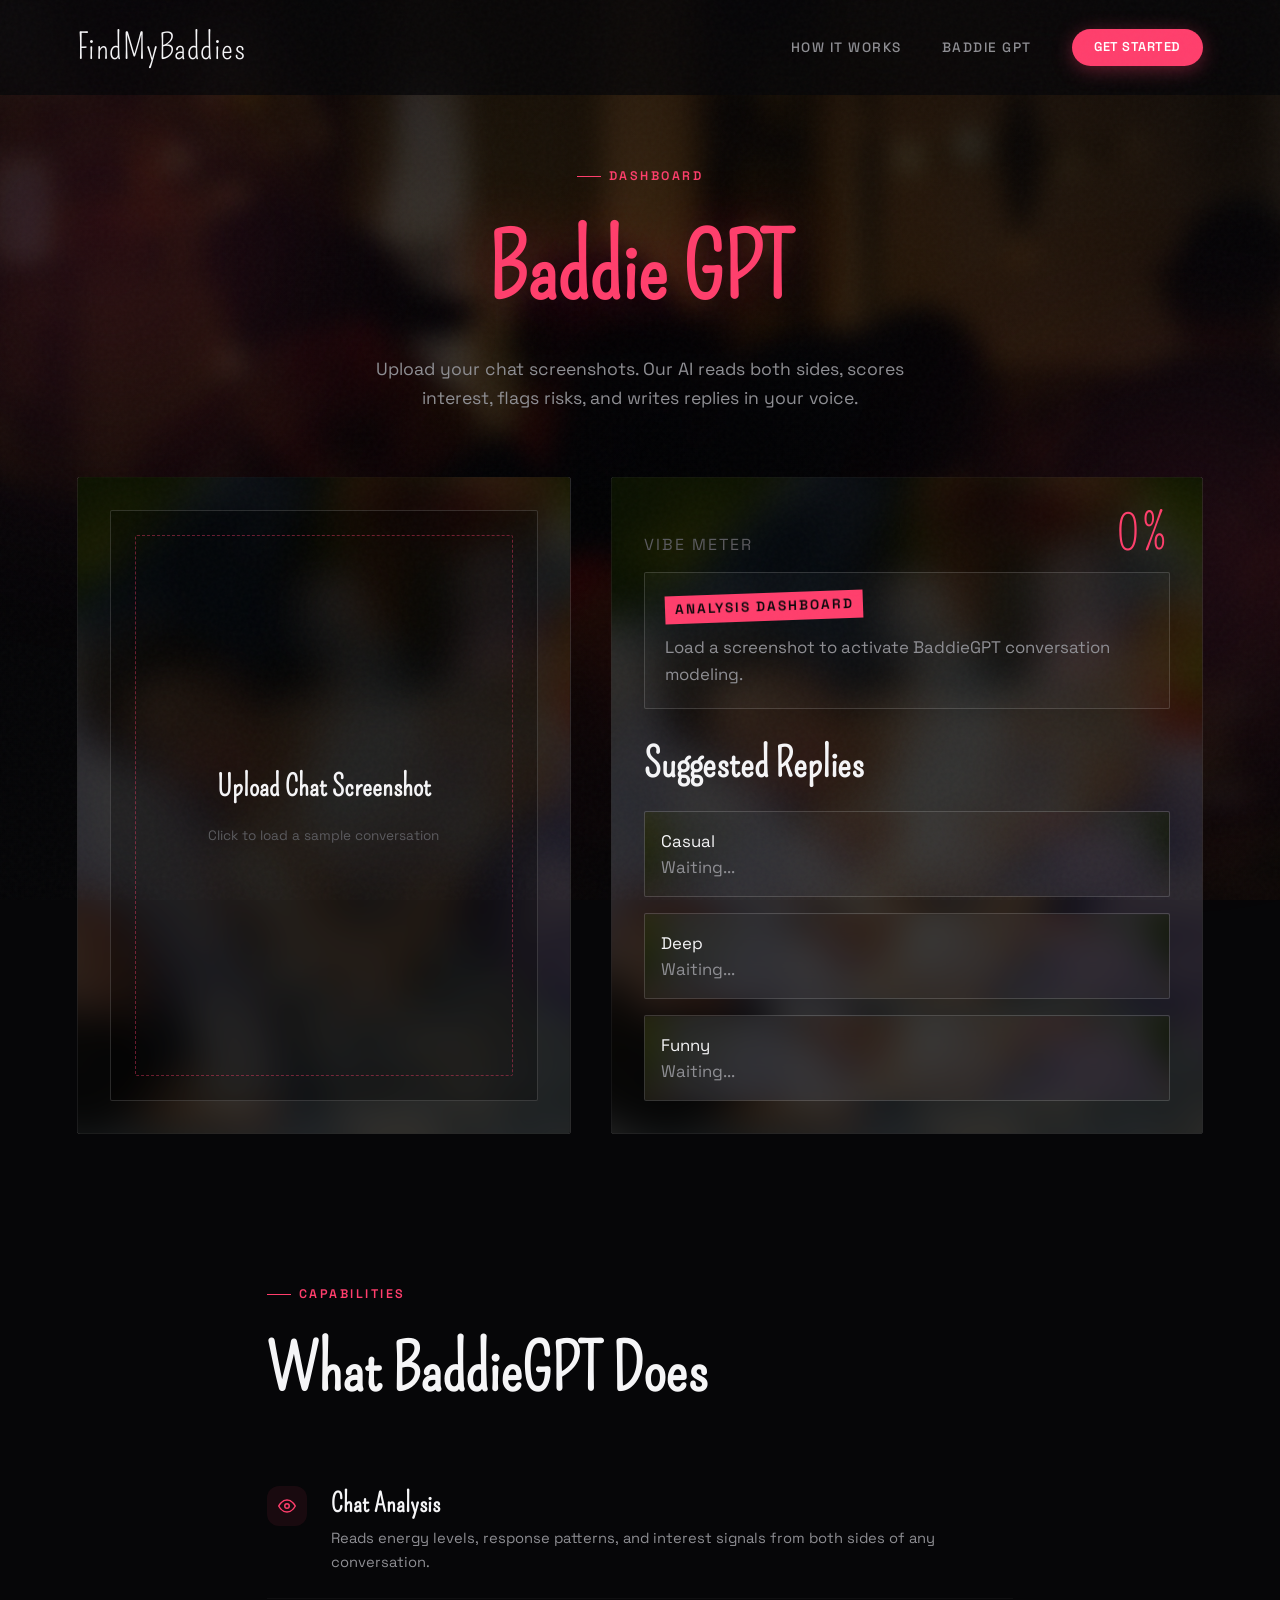
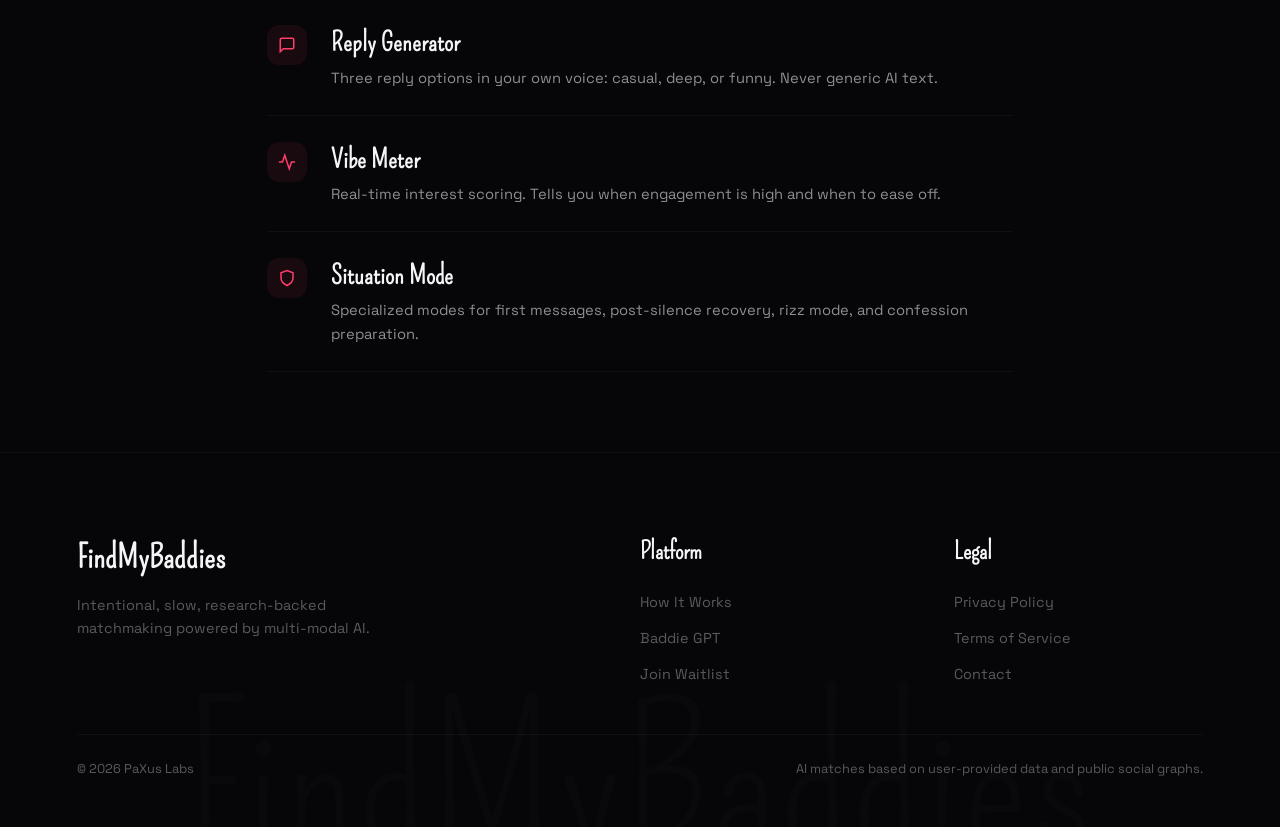
==== commit 24361a44: "Implement image-textured brutalist background across all UI components" ====
--- a/baddie-gpt.html
+++ b/baddie-gpt.html
@@ -42,7 +42,7 @@
     align-items: stretch;
   }
   .phone-container {
-    background: rgba(8, 8, 10, 0.85);
+    background: transparent;
     border: 1px solid rgba(255, 255, 255, 0.15);
     border-radius: 2px;
     padding: 2rem;
@@ -88,7 +88,7 @@
     color: var(--text-dim);
   }
   .dashboard-metrics {
-    background: rgba(8, 8, 10, 0.85);
+    background: transparent;
     border: 1px solid rgba(255, 255, 255, 0.15);
     border-radius: 2px;
     padding: 2rem;
--- a/styles.css
+++ b/styles.css
@@ -344,7 +344,7 @@
    CHAT SIMULATOR — polished glassmorphism
    ============================================ */
 .chat-simulator {
-  background: rgba(8, 8, 10, 0.85);
+  background: transparent;
   border: 1px solid rgba(255, 255, 255, 0.15);
   border-radius: 2px;
   height: 480px;
@@ -506,7 +506,7 @@
 }
 
 .landing-cta-btn {
-  background: rgba(8, 8, 10, 0.85);
+  background: transparent;
   border: 1px solid rgba(255, 255, 255, 0.15);
   border-radius: 2px;
   padding: 2rem 1.5rem;
@@ -651,7 +651,7 @@
 }
 
 .gpt-demo-uploader {
-  background: rgba(8, 8, 10, 0.85);
+  background: transparent;
   border: 1px solid rgba(255, 255, 255, 0.15);
   border-radius: 2px;
   padding: 3rem 2rem;
@@ -766,7 +766,7 @@
 
 /* GPT Results */
 .gpt-demo-results {
-  background: rgba(8, 8, 10, 0.85);
+  background: transparent;
   border: 1px solid rgba(255, 255, 255, 0.15);
   border-radius: 2px;
   padding: 2rem;
@@ -1094,3 +1094,32 @@
   .chat-simulator { height: 380px; border-radius: 20px; }
   .section-divider { height: 120px; }
 }
+
+/* ============================================
+   UNIVERSAL TEXTURE BACKGROUND (BRUTALIST IMAGE)
+   ============================================ */
+.chat-simulator::before, 
+.landing-cta-btn::before, 
+.gpt-demo-uploader::before, 
+.gpt-demo-results::before, 
+.insight-card::before, 
+.reply-item::before, 
+.process-card::before, 
+.waitlist-card::before, 
+.form-input::before, 
+.phone-container::before, 
+.phone-screen::before, 
+.screenshot-uploader::before, 
+.dashboard-metrics::before {
+  content: '';
+  position: absolute;
+  top: -10%; left: -10%; width: 120%; height: 120%;
+  background-image: url("IMG/6537d6b0b90b6.webp");
+  background-size: cover;
+  background-position: center;
+  filter: blur(20px) brightness(0.2) saturate(1.2);
+  z-index: -1;
+  pointer-events: none;
+  clip-path: inset(8.333% round 2px);
+}
+
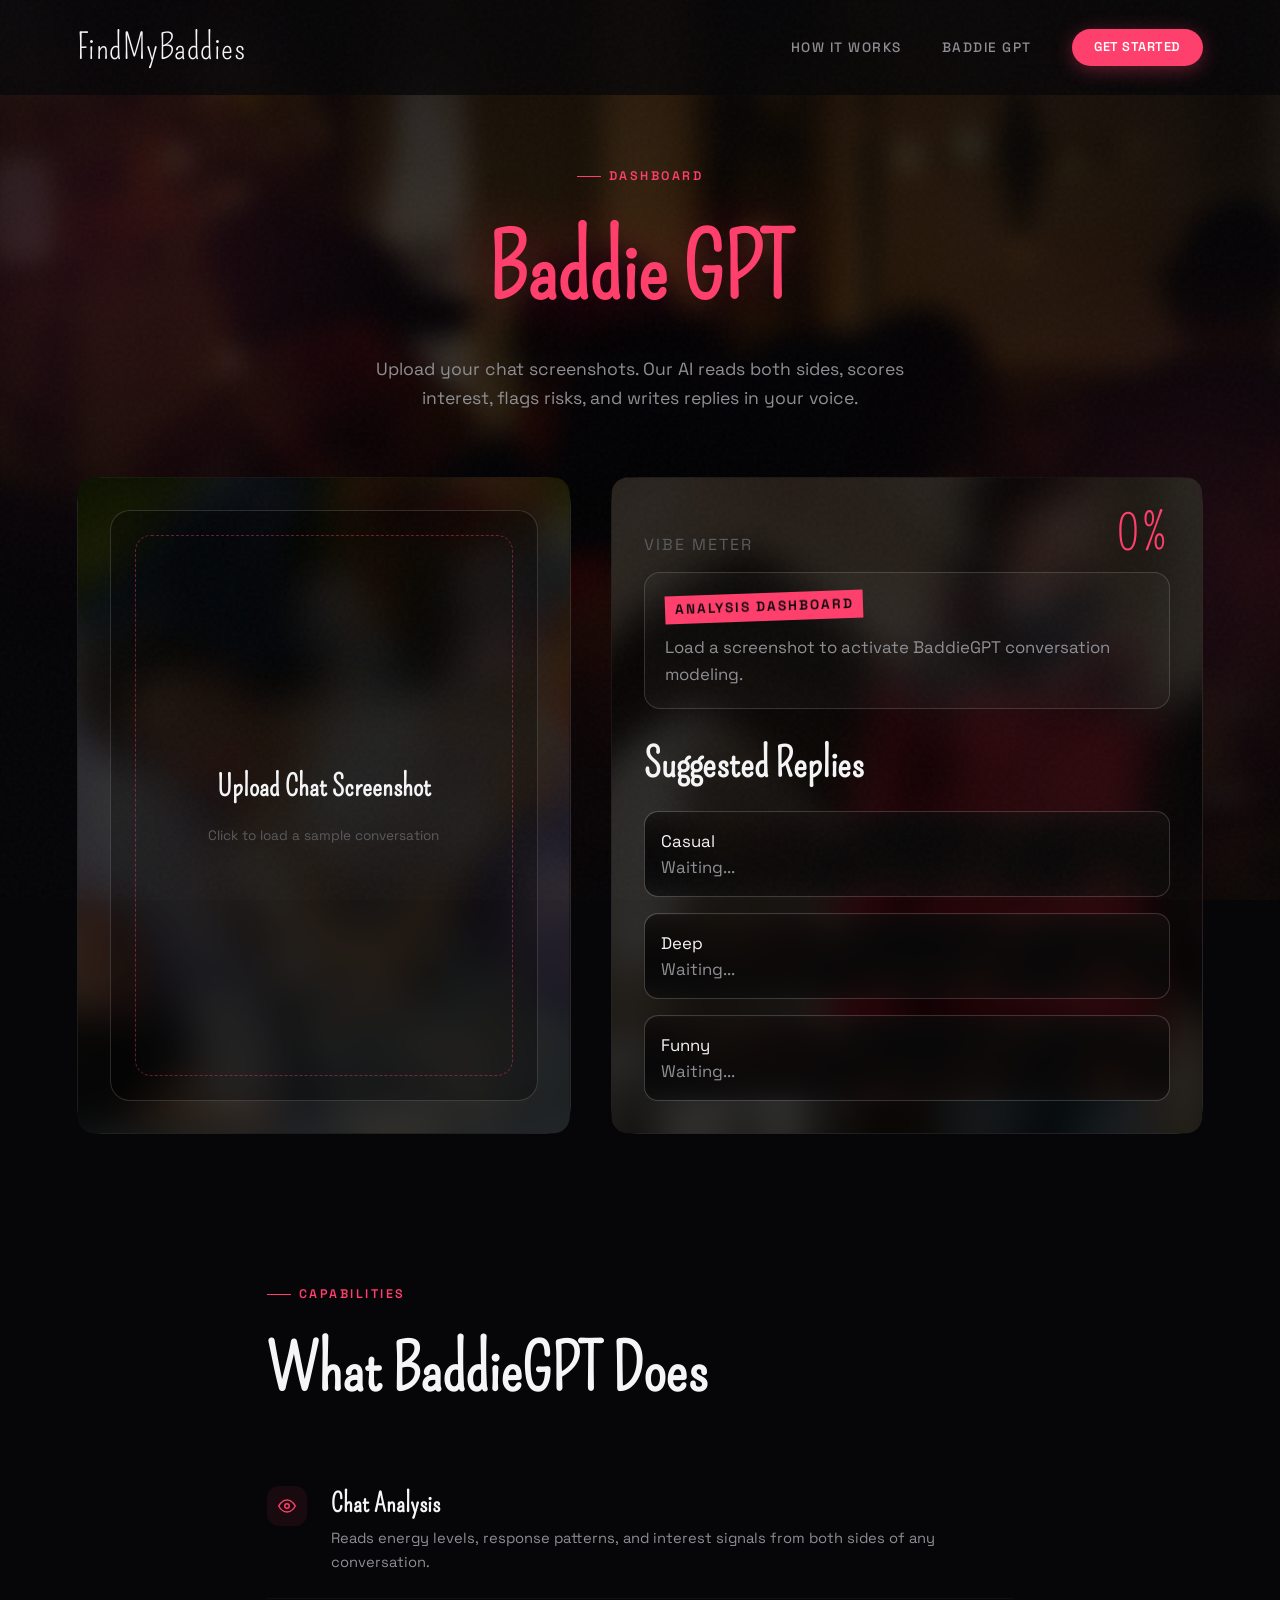
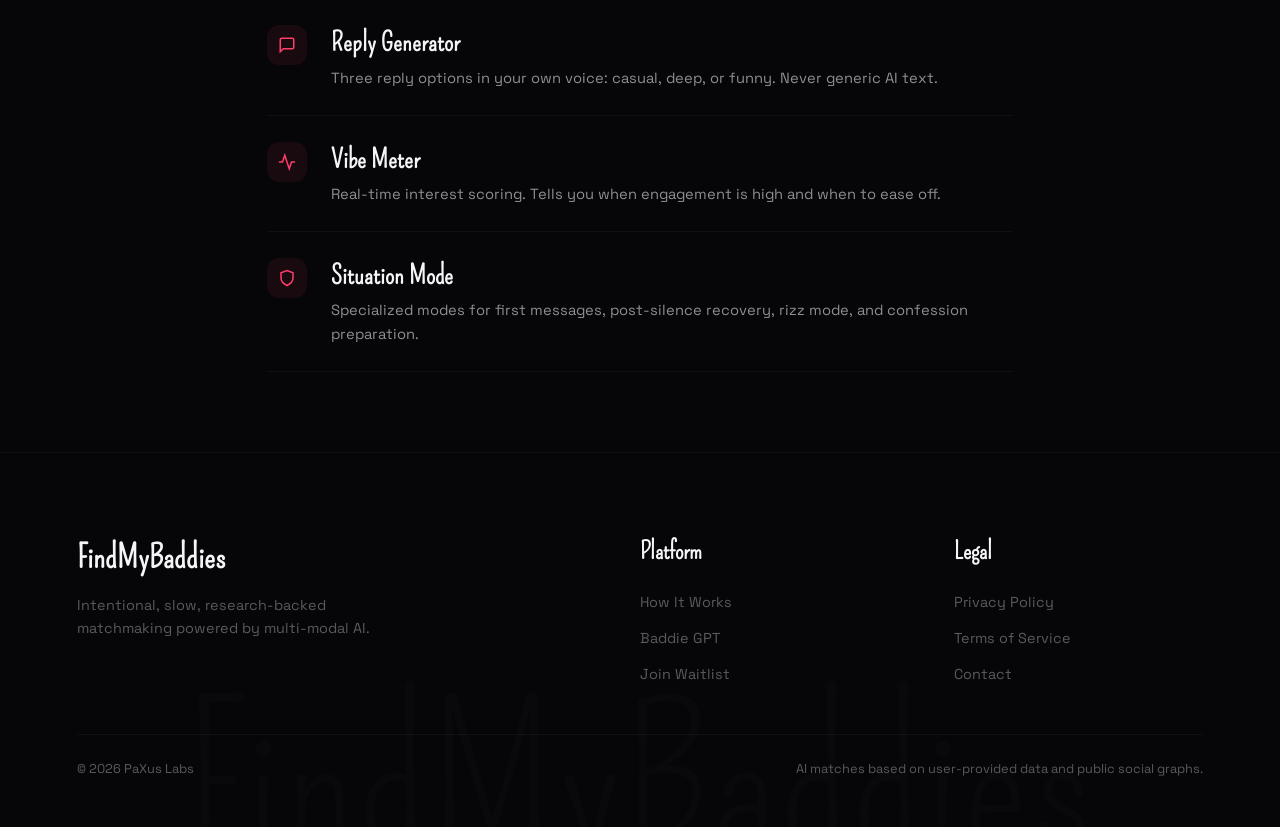
==== commit 150a672d: "Restore curved UI, apply unique texture mappings, fix chat simulator structure, and fix mobile arrow" ====
--- a/baddie-gpt.html
+++ b/baddie-gpt.html
@@ -44,7 +44,7 @@
   .phone-container {
     background: transparent;
     border: 1px solid rgba(255, 255, 255, 0.15);
-    border-radius: 2px;
+    border-radius: 28px;
     padding: 2rem;
     display: flex;
     flex-direction: column;
@@ -52,7 +52,7 @@
   .phone-screen {
     background: rgba(0, 0, 0, 0.3);
     border: 1px solid rgba(255, 255, 255, 0.15);
-    border-radius: 2px;
+    border-radius: 20px;
     flex: 1;
     display: flex;
     flex-direction: column;
@@ -63,7 +63,7 @@
   }
   .screenshot-uploader {
     border: 1px dashed rgba(255, 62, 108, 0.4);
-    border-radius: 2px;
+    border-radius: 16px;
     padding: 3rem 2rem;
     text-align: center;
     cursor: pointer;
@@ -90,7 +90,7 @@
   .dashboard-metrics {
     background: transparent;
     border: 1px solid rgba(255, 255, 255, 0.15);
-    border-radius: 2px;
+    border-radius: 28px;
     padding: 2rem;
     display: flex;
     flex-direction: column;
--- a/styles.css
+++ b/styles.css
@@ -346,7 +346,7 @@
 .chat-simulator {
   background: transparent;
   border: 1px solid rgba(255, 255, 255, 0.15);
-  border-radius: 2px;
+  border-radius: 24px;
   height: 480px;
   width: 100%;
   max-width: 400px;
@@ -363,6 +363,8 @@
   gap: 0.75rem;
   background: rgba(255, 255, 255, 0.03);
   border-bottom: 1px solid rgba(255, 255, 255, 0.15);
+  border-top-left-radius: 24px;
+  border-top-right-radius: 24px;
 }
 
 .chat-avatar {
@@ -453,6 +455,43 @@
   gap: 0.6rem;
   background: rgba(255, 255, 255, 0.03);
   border-top: 1px solid rgba(255, 255, 255, 0.15);
+  border-bottom-left-radius: 24px;
+  border-bottom-right-radius: 24px;
+}
+
+.chat-input-mock {
+  flex: 1;
+  background: rgba(255, 255, 255, 0.05);
+  border: 1px solid rgba(255, 255, 255, 0.15);
+  padding: 0.6rem 1rem;
+  border-radius: 20px;
+  font-size: 0.82rem;
+  color: var(--text-gray);
+  display: flex;
+  align-items: center;
+  min-height: 36px;
+}
+
+.chat-input-mock span.typing {
+  display: inline-block;
+  width: 1.5px;
+  height: 14px;
+  background: var(--text-gray);
+  margin-left: 1px;
+  animation: caret 0.7s steps(1) infinite;
+}
+@keyframes caret { 50% { opacity: 0; } }
+
+.chat-send-mock {
+  width: 36px; height: 36px;
+  border-radius: 50%;
+  background: var(--pink);
+  display: flex;
+  align-items: center;
+  justify-content: center;
+  color: white;
+  font-size: 0.9rem;
+  flex-shrink: 0;
 }
 
 .chat-input-mock {
@@ -508,7 +547,7 @@
 .landing-cta-btn {
   background: transparent;
   border: 1px solid rgba(255, 255, 255, 0.15);
-  border-radius: 2px;
+  border-radius: 20px;
   padding: 2rem 1.5rem;
   text-align: center;
   text-decoration: none;
@@ -653,7 +692,7 @@
 .gpt-demo-uploader {
   background: transparent;
   border: 1px solid rgba(255, 255, 255, 0.15);
-  border-radius: 2px;
+  border-radius: 24px;
   padding: 3rem 2rem;
   text-align: left;
   cursor: pointer;
@@ -768,7 +807,7 @@
 .gpt-demo-results {
   background: transparent;
   border: 1px solid rgba(255, 255, 255, 0.15);
-  border-radius: 2px;
+  border-radius: 24px;
   padding: 2rem;
   opacity: 0.3;
   transition: all 0.6s var(--ease-out-expo);
@@ -831,7 +870,7 @@
 .insight-card {
   background: rgba(255, 255, 255, 0.03);
   border: 1px solid rgba(255, 255, 255, 0.15);
-  border-radius: 2px;
+  border-radius: 16px;
   padding: 1.25rem;
   font-size: 1.05rem;
   line-height: 1.6;
@@ -863,7 +902,7 @@
   background: rgba(255, 255, 255, 0.03);
   border: 1px solid rgba(255, 255, 255, 0.15);
   padding: 1rem;
-  border-radius: 2px;
+  border-radius: 14px;
   font-size: 1.05rem;
   cursor: pointer;
   transition: all 0.3s var(--ease-out-expo);
@@ -1058,12 +1097,11 @@
     padding: 2rem 0 3rem;
   }
   .landing-cta-btn {
-    flex-direction: row;
-    text-align: left;
+    flex-direction: column;
+    text-align: center;
     gap: 1rem;
     padding: 1.5rem;
   }
-  .landing-cta-btn .cta-icon { margin-bottom: 0; }
 
   .baddie-gpt-demo-section { padding: 4rem 5%; }
   .gpt-demo-grid {
@@ -1091,12 +1129,12 @@
 @media (max-width: 576px) {
   .white-text { font-size: clamp(2rem, 8vw, 2.8rem); }
   .pink-text { font-size: clamp(2.8rem, 12vw, 4rem); }
-  .chat-simulator { height: 380px; border-radius: 20px; }
+  .chat-simulator { height: 380px; }
   .section-divider { height: 120px; }
 }
 
 /* ============================================
-   UNIVERSAL TEXTURE BACKGROUND (BRUTALIST IMAGE)
+   UNIQUE TEXTURE BACKGROUNDS
    ============================================ */
 .chat-simulator::before, 
 .landing-cta-btn::before, 
@@ -1114,12 +1152,50 @@
   content: '';
   position: absolute;
   top: -10%; left: -10%; width: 120%; height: 120%;
-  background-image: url("IMG/6537d6b0b90b6.webp");
   background-size: cover;
   background-position: center;
   filter: blur(20px) brightness(0.2) saturate(1.2);
   z-index: -1;
   pointer-events: none;
-  clip-path: inset(8.333% round 2px);
-}
-
+}
+
+/* Base shape mapping */
+.chat-simulator::before, .gpt-demo-uploader::before, .gpt-demo-results::before, .process-card::before, .waitlist-card::before, .dashboard-metrics::before {
+  clip-path: inset(8.333% round 24px);
+}
+.landing-cta-btn::before, .phone-screen::before { clip-path: inset(8.333% round 20px); }
+.insight-card::before, .screenshot-uploader::before { clip-path: inset(8.333% round 16px); }
+.reply-item::before, .form-input::before { clip-path: inset(8.333% round 14px); }
+.phone-container::before { clip-path: inset(8.333% round 28px); }
+
+/* Specific Image Assignments */
+.chat-simulator::before { background-image: url("IMG/young-couple-having-breakfast_23-2148079665.avif"); }
+.landing-cta-btn:nth-child(1)::before { background-image: url("IMG/008f7e023dbb33762e417e23c584ffbf4b-bony-date-bars-donna.rsocial.w1200.webp"); }
+.landing-cta-btn:nth-child(2)::before { background-image: url("IMG/best-ideas-dates-campus-body-1.jpg"); }
+.landing-cta-btn:nth-child(3)::before { background-image: url("IMG/young-couple-looking-each-other-affection-woman-holding-partner-s-neck-against-dark-background-intimate-studio-portrait-435182081.webp"); }
+.gpt-demo-uploader::before { background-image: url("IMG/6537d6b0b90b6.webp"); }
+.gpt-demo-results::before { background-image: url("IMG/image-2019-05-23-7-1.webp"); }
+.insight-card::before { background-image: url("IMG/best-ideas-dates-campus-body-1.jpg"); }
+.reply-item::before { background-image: url("IMG/008f7e023dbb33762e417e23c584ffbf4b-bony-date-bars-donna.rsocial.w1200.webp"); filter: blur(20px) brightness(0.15) saturate(1); }
+.process-card::before { background-image: url("IMG/image-2019-05-23-7-1.webp"); }
+.waitlist-card::before { background-image: url("IMG/6537d6b0b90b6.webp"); }
+.dashboard-metrics::before { background-image: url("IMG/young-couple-looking-each-other-affection-woman-holding-partner-s-neck-against-dark-background-intimate-studio-portrait-435182081.webp"); }
+.phone-container::before { background-image: url("IMG/008f7e023dbb33762e417e23c584ffbf4b-bony-date-bars-donna.rsocial.w1200.webp"); }
+.phone-screen::before { background-image: url("IMG/best-ideas-dates-campus-body-1.jpg"); }
+.screenshot-uploader::before { background-image: url("IMG/6537d6b0b90b6.webp"); }
+
+/* Mobile fixes for arrow layout */
+@media (max-width: 768px) {
+  .gpt-demo-uploader {
+    align-items: center;
+    text-align: center;
+  }
+  .marker-arrow {
+    position: relative;
+    right: auto;
+    top: auto;
+    margin-top: 20px;
+    transform: rotate(90deg) scale(0.8);
+  }
+}
+
